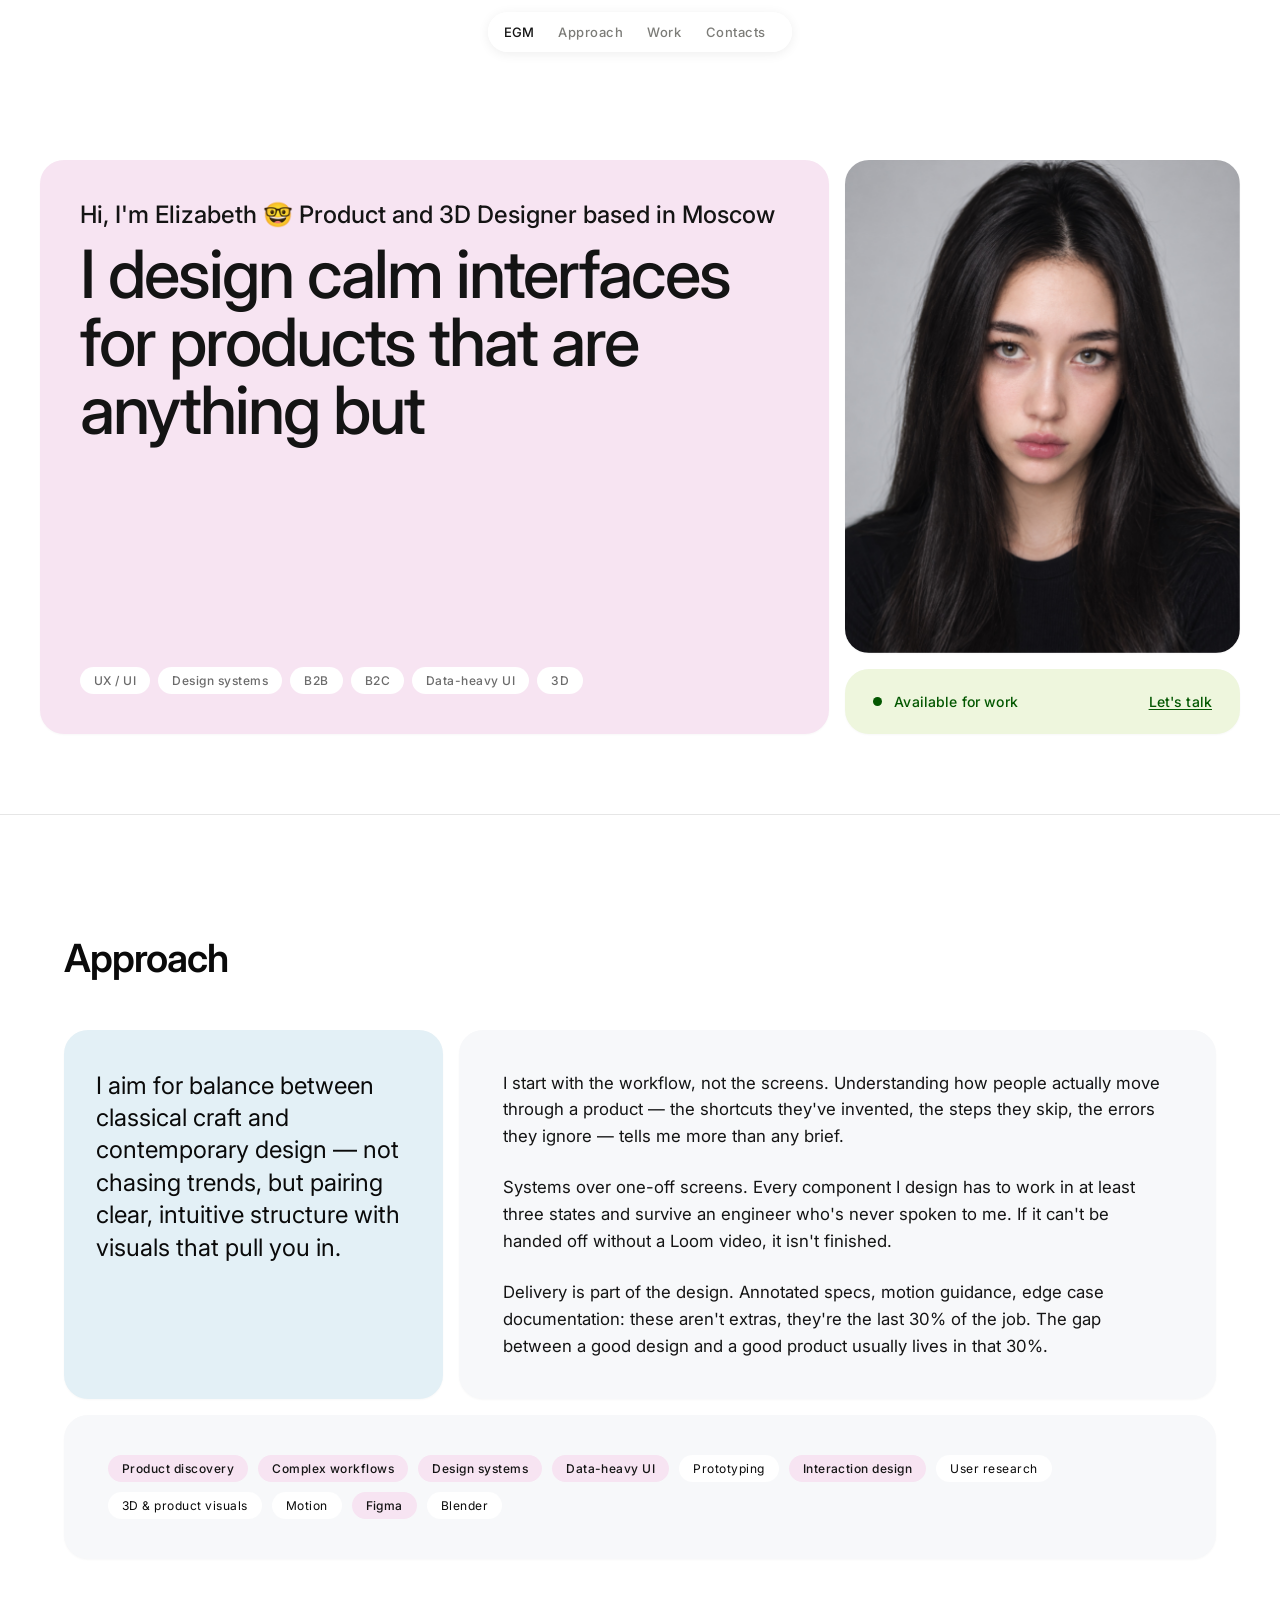
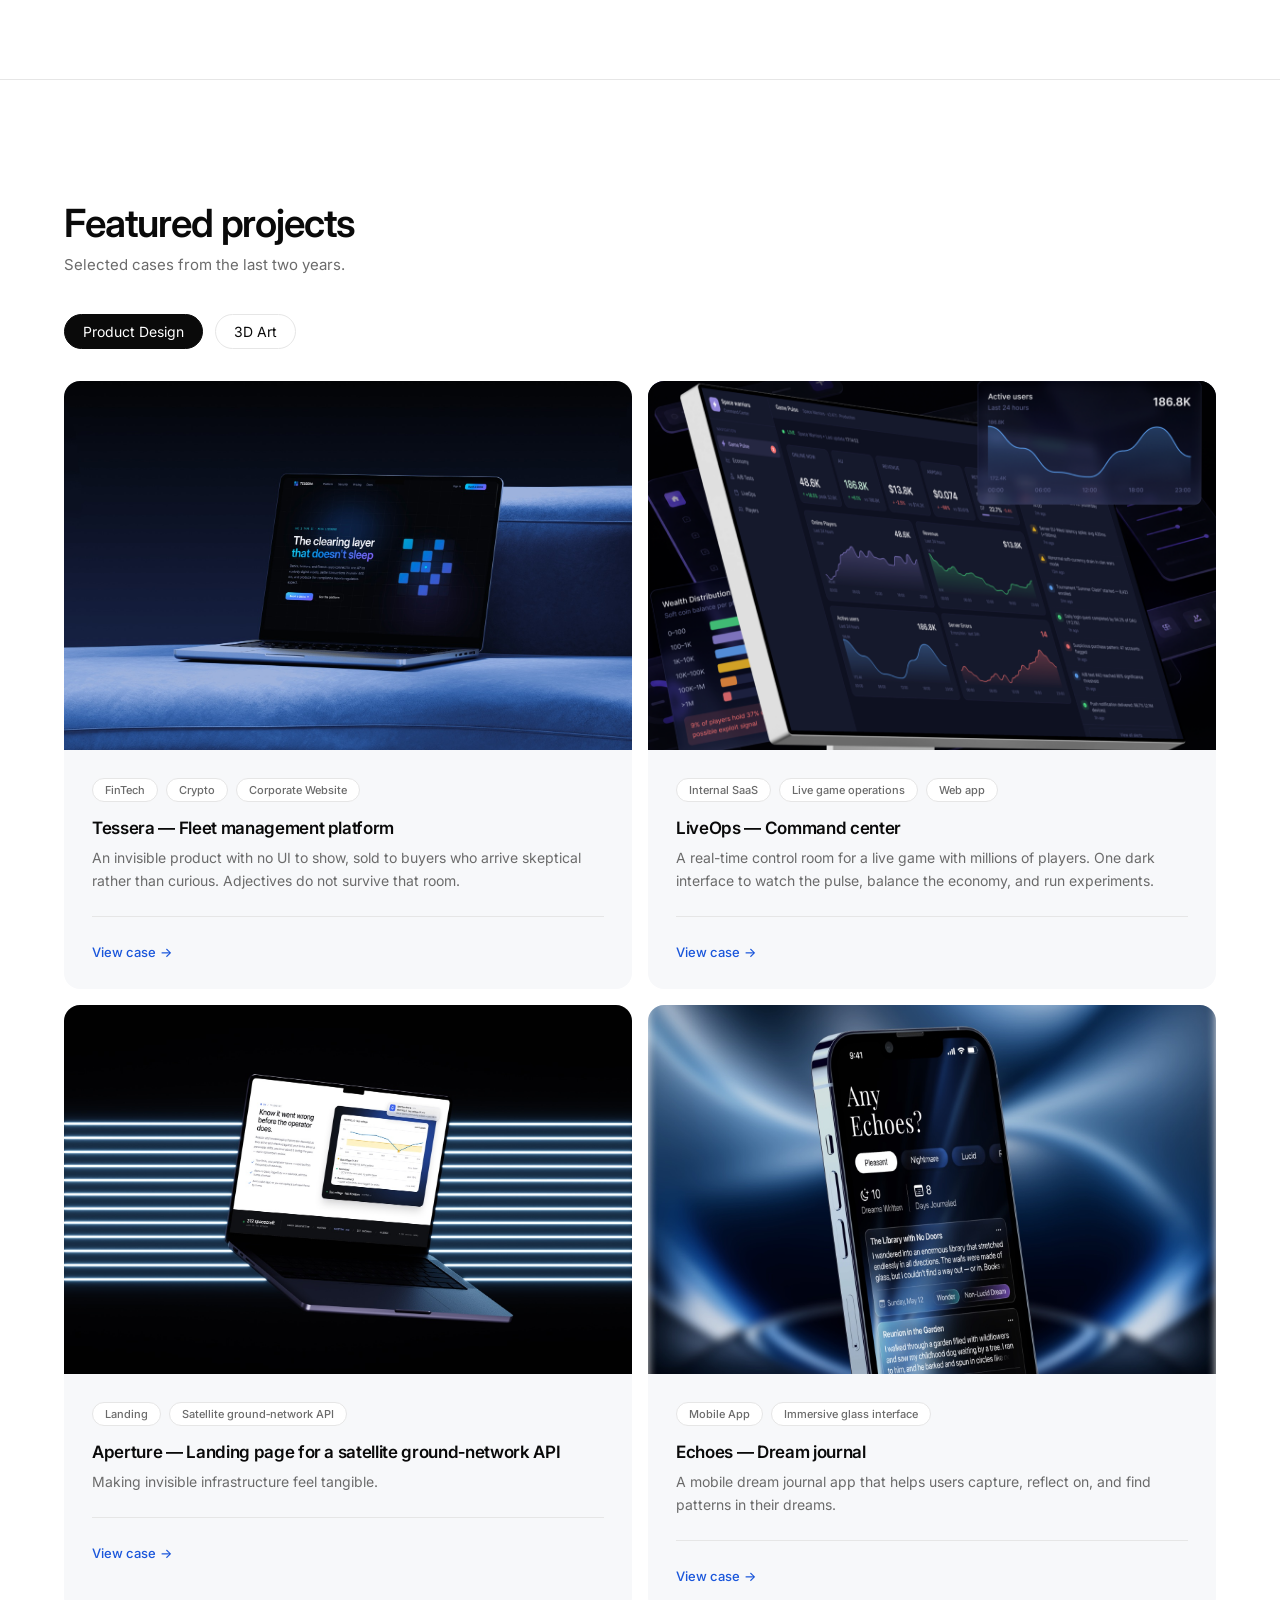
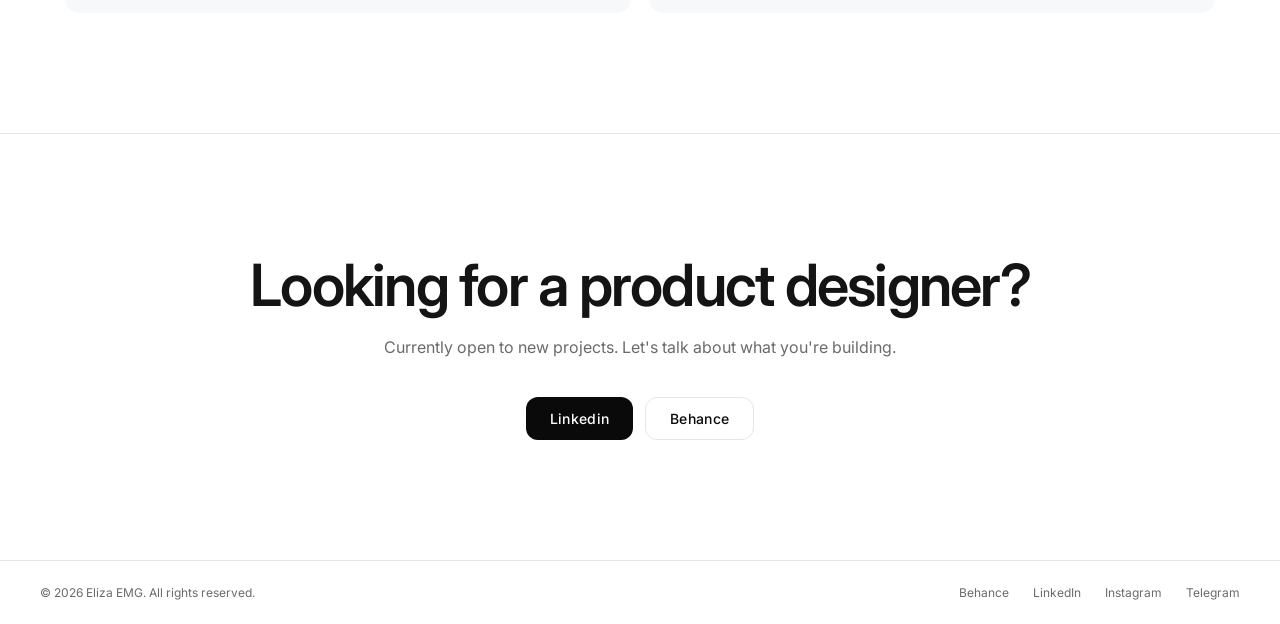
==== index.html @ 52fe0d9e "Expand hero greeting and add Telegram link in status pill Co-Authored-By: Claude Sonnet 5 <noreply@a" ====
<!DOCTYPE html>
<html lang="en">
<head>
  <meta charset="UTF-8" />
  <meta name="viewport" content="width=device-width, initial-scale=1.0" />
  <title>Eliza EGM — Product Designer</title>
  <meta name="description" content="I design calm interfaces for products that are anything but. Product design, design systems and 3D work by Elizabeth EGM." />
  <link rel="preconnect" href="https://fonts.googleapis.com">
  <link rel="preconnect" href="https://fonts.gstatic.com" crossorigin>
  <link href="https://fonts.googleapis.com/css2?family=Inter:wght@400;500;600;700&display=swap" rel="stylesheet">
  <link rel="stylesheet" href="css/style.css" />
  <link rel="stylesheet" href="css/home.css" />
</head>
<body>

  <header class="site-header">
    <nav class="nav" aria-label="Primary">
      <a class="nav__brand" href="#hero">EGM</a>
      <a class="nav__link" href="#approach">Approach</a>
      <a class="nav__link" href="#work">Work</a>
      <a class="nav__link" href="#contact">Contacts</a>
    </nav>
  </header>

  <main>
    <!-- Hero -->
    <section class="hero" id="hero">
      <div class="hero__grid">
        <div class="hero__card">
          <div class="hero__intro">
            <p class="hero__greeting">Hi, I'm Elizabeth 🤓 Product and 3D Designer based in Moscow</p>
            <h1 class="hero__heading">I design calm interfaces for products that are anything but</h1>
          </div>
          <ul class="hero__tags">
            <li class="pill">UX / UI</li>
            <li class="pill">Design systems</li>
            <li class="pill">B2B</li>
            <li class="pill">B2С</li>
            <li class="pill">Data-heavy UI</li>
            <li class="pill">3D</li>
          </ul>
        </div>
        <div class="hero__aside">
          <div class="hero__portrait">
            <img src="assets/images/hero-portrait.jpg" alt="Portrait of Eliza EGM" />
          </div>
          <div class="hero__status">
            <span class="hero__status-left">
              <span class="hero__status-dot" aria-hidden="true"></span>
              <span class="hero__status-text">Available for work</span>
            </span>
            <a class="hero__status-link" href="https://t.me/elizabethemg" target="_blank" rel="noopener">Let's talk</a>
          </div>
        </div>
      </div>
    </section>

    <!-- Approach -->
    <section class="section" id="approach">
      <div class="container">
        <h2 class="section-heading">Approach</h2>
        <div class="approach__grid">
          <div class="approach__intro">
            I aim for balance between classical craft and contemporary design — not chasing trends, but pairing clear, intuitive structure with visuals that pull you in.
          </div>
          <div class="approach__notes">
            <p>I start with the workflow, not the screens. Understanding how people actually move through a product — the shortcuts they've invented, the steps they skip, the errors they ignore — tells me more than any brief.</p>
            <p>Systems over one-off screens. Every component I design has to work in at least three states and survive an engineer who's never spoken to me. If it can't be handed off without a Loom video, it isn't finished.</p>
            <p>Delivery is part of the design. Annotated specs, motion guidance, edge case documentation: these aren't extras, they're the last 30% of the job. The gap between a good design and a good product usually lives in that 30%.</p>
          </div>
        </div>
        <div class="approach__skills">
          <span class="pill pill--accent">Product discovery</span>
          <span class="pill pill--accent">Complex workflows</span>
          <span class="pill pill--accent">Design systems</span>
          <span class="pill pill--accent">Data-heavy UI</span>
          <span class="pill pill--outline">Prototyping</span>
          <span class="pill pill--accent">Interaction design</span>
          <span class="pill pill--outline">User research</span>
          <span class="pill pill--outline">3D &amp; product visuals</span>
          <span class="pill pill--outline">Motion</span>
          <span class="pill pill--accent">Figma</span>
          <span class="pill pill--outline">Blender</span>
        </div>
      </div>
    </section>

    <!-- Work / Featured projects -->
    <section class="section" id="work">
      <div class="container">
        <div class="projects__head">
          <div>
            <h2 class="section-heading">Featured projects</h2>
            <p class="section-subhead">Selected cases from the last two years.</p>
          </div>
        </div>
        <div class="projects__tabs" role="tablist" aria-label="Project category">
          <button class="projects__tab is-active" type="button" role="tab" aria-selected="true" data-tab="design">Product Design</button>
          <button class="projects__tab" type="button" role="tab" aria-selected="false" data-tab="3d">3D Art</button>
        </div>

        <div class="projects__grid" data-panel="design">
          <a class="project-card" href="case-studies/tessera.html">
            <div class="project-card__media">
              <img src="assets/images/project-tessera.jpg" alt="Tessera fleet management platform shown on a laptop" loading="lazy" />
            </div>
            <div class="project-card__body">
              <div class="project-card__tags">
                <span class="project-card__tag">FinTech</span>
                <span class="project-card__tag">Crypto</span>
                <span class="project-card__tag">Corporate Website</span>
              </div>
              <h3 class="project-card__title">Tessera — Fleet management platform</h3>
              <p class="project-card__desc">An invisible product with no UI to show, sold to buyers who arrive skeptical rather than curious. Adjectives do not survive that room.</p>
              <div class="project-card__footer">
                <span class="link-arrow">View case <span class="link-arrow__arrow">→</span></span>
              </div>
            </div>
          </a>

          <a class="project-card" href="case-studies/liveops.html">
            <div class="project-card__media">
              <img src="assets/images/project-liveops-bg.jpg" alt="LiveOps command center dashboard" loading="lazy" />
              <img src="assets/images/project-liveops-overlay.png" alt="" loading="lazy" style="position:absolute;inset:0;width:100%;height:100%;object-fit:cover;pointer-events:none;" />
            </div>
            <div class="project-card__body">
              <div class="project-card__tags">
                <span class="project-card__tag">Internal SaaS</span>
                <span class="project-card__tag">Live game operations</span>
                <span class="project-card__tag">Web app</span>
              </div>
              <h3 class="project-card__title">LiveOps — Command center</h3>
              <p class="project-card__desc">A real-time control room for a live game with millions of players. One dark interface to watch the pulse, balance the economy, and run experiments.</p>
              <div class="project-card__footer">
                <span class="link-arrow">View case <span class="link-arrow__arrow">→</span></span>
              </div>
            </div>
          </a>

          <a class="project-card" href="case-studies/aperture.html">
            <div class="project-card__media">
              <img src="assets/images/project-aperture.jpg" alt="Aperture satellite ground-network API landing page" loading="lazy" />
            </div>
            <div class="project-card__body">
              <div class="project-card__tags">
                <span class="project-card__tag">Landing</span>
                <span class="project-card__tag">Satellite ground‑network API</span>
              </div>
              <h3 class="project-card__title">Aperture — Landing page for a satellite ground‑network API</h3>
              <p class="project-card__desc">Making invisible infrastructure feel tangible.</p>
              <div class="project-card__footer">
                <span class="link-arrow">View case <span class="link-arrow__arrow">→</span></span>
              </div>
            </div>
          </a>

          <a class="project-card" href="case-studies/echoes.html">
            <div class="project-card__media">
              <img src="assets/images/project-echoes.jpg" alt="Echoes dream journal mobile app" loading="lazy" />
            </div>
            <div class="project-card__body">
              <div class="project-card__tags">
                <span class="project-card__tag">Mobile App</span>
                <span class="project-card__tag">Immersive glass interface</span>
              </div>
              <h3 class="project-card__title">Echoes — Dream journal</h3>
              <p class="project-card__desc">A mobile dream journal app that helps users capture, reflect on, and find patterns in their dreams.</p>
              <div class="project-card__footer">
                <span class="link-arrow">View case <span class="link-arrow__arrow">→</span></span>
              </div>
            </div>
          </a>
        </div>

        <div class="projects__grid" data-panel="3d" hidden>
          <a class="project-card" href="case-studies/follow-the-light.html">
            <div class="project-card__media">
              <img src="assets/images/project-follow-the-light.jpg" alt="Follow the Light 3D claw machine promo visual" loading="lazy" />
            </div>
            <div class="project-card__body">
              <div class="project-card__tags">
                <span class="project-card__tag">3D</span>
                <span class="project-card__tag">Crypto</span>
              </div>
              <h3 class="project-card__title">Follow the Light</h3>
              <p class="project-card__desc">Create a 3D promo visual concept for a crypto/NFT product, using a claw machine filled with regular toys as the core metaphor.</p>
              <div class="project-card__footer">
                <span class="link-arrow">View case <span class="link-arrow__arrow">→</span></span>
              </div>
            </div>
          </a>

          <a class="project-card" href="case-studies/zombie-hand.html">
            <div class="project-card__media">
              <img src="assets/images/project-3d-cinema.jpg" alt="3D modeling for online cinema promo" loading="lazy" />
            </div>
            <div class="project-card__body">
              <div class="project-card__tags">
                <span class="project-card__tag">3D</span>
                <span class="project-card__tag">Cinema</span>
              </div>
              <h3 class="project-card__title">3D Modeling for online cinema</h3>
              <p class="project-card__desc">Create a 3D illustration based on a sketch by the FeelFactory agency for the online cinema Ivi.</p>
              <div class="project-card__footer">
                <span class="link-arrow">View case <span class="link-arrow__arrow">→</span></span>
              </div>
            </div>
          </a>
        </div>
      </div>
    </section>

    <!-- Contact -->
    <section class="contact section" id="contact">
      <h2 class="contact__heading">Looking for a product designer?</h2>
      <p class="contact__subhead">Currently open to new projects. Let's talk about what you're building.</p>
      <div class="contact__actions">
        <a class="btn btn--dark" href="https://www.linkedin.com/in/elizabeth-gilyarevskaya-1636913b8/" target="_blank" rel="noopener">Linkedin</a>
        <a class="btn btn--outline" href="https://www.behance.net/elizaemg" target="_blank" rel="noopener">Behance</a>
      </div>
    </section>
  </main>

  <footer class="site-footer">
    <div class="site-footer__row">
      <p class="site-footer__copy">© 2026 Eliza EMG. All rights reserved.</p>
      <div class="site-footer__links">
        <a href="https://www.behance.net/elizaemg" target="_blank" rel="noopener">Behance</a>
        <a href="https://www.linkedin.com/in/elizabeth-gilyarevskaya-1636913b8/" target="_blank" rel="noopener">LinkedIn</a>
        <a href="https://www.instagram.com/eliza.emg/" target="_blank" rel="noopener">Instagram</a>
        <a href="https://t.me/elizabethemg" target="_blank" rel="noopener">Telegram</a>
      </div>
    </div>
  </footer>

  <script src="js/main.js"></script>
</body>
</html>
---- css/style.css ----
/* ---------------------------------------------------------
   Design tokens
--------------------------------------------------------- */
:root {
  --color-text: #0a0a0a;
  --color-text-strong: #141414;
  --color-text-secondary: #6b6b6b;
  --color-text-muted: #7c7c78;
  --color-text-faint: #9a9a95;
  --color-border: #e6e6e6;
  --color-border-soft: #e8e8e4;
  --color-bg: #ffffff;
  --color-bg-soft: #f7f8fa;
  --color-pink: #f7e4f2;
  --color-blue: #e3f0f6;
  --color-green-bg: #eef6dd;
  --color-green-text: #035700;
  --color-ink: #141414;
  --color-link: #1a56db;
  --color-white: #ffffff;

  --radius-xl: 24px;
  --radius-lg: 16px;
  --radius-md: 12px;
  --radius-pill: 999px;

  --max-width: 1200px;
  --gutter: 24px;

  --shadow-soft: 0 1px 2px 0 rgba(0, 0, 0, 0.03);
  --shadow-nav: 0 2px 12px 0 rgba(0, 0, 0, 0.07);
  --shadow-card: 0 4px 20px 0 rgba(0, 0, 0, 0.1);

  --font-sans: "Inter", -apple-system, BlinkMacSystemFont, "Segoe UI", sans-serif;
}

/* ---------------------------------------------------------
   Reset
--------------------------------------------------------- */
*,
*::before,
*::after {
  box-sizing: border-box;
}

html {
  -webkit-text-size-adjust: 100%;
  scroll-behavior: smooth;
}

body {
  margin: 0;
  font-family: var(--font-sans);
  color: var(--color-text-strong);
  background: var(--color-bg);
  -webkit-font-smoothing: antialiased;
}

img {
  display: block;
  max-width: 100%;
}

a {
  color: inherit;
  text-decoration: none;
}

h1,
h2,
h3,
h4,
h5,
h6,
p,
dl,
dd {
  margin: 0;
}

ul {
  margin: 0;
  padding: 0;
  list-style: none;
}

button {
  font: inherit;
  color: inherit;
  background: none;
  border: none;
  cursor: pointer;
}

/* ---------------------------------------------------------
   Layout helpers
--------------------------------------------------------- */
.container {
  max-width: var(--max-width);
  margin-inline: auto;
  padding-inline: var(--gutter);
}

.section {
  padding-block: 120px;
  border-top: 1px solid var(--color-border);
}

@media (max-width: 900px) {
  .section {
    padding-block: 80px;
  }
}

@media (max-width: 600px) {
  .section {
    padding-block: 56px;
  }
}

/* ---------------------------------------------------------
   Nav
--------------------------------------------------------- */
.site-header {
  position: sticky;
  top: 0;
  z-index: 50;
  display: flex;
  justify-content: center;
  padding: 12px var(--gutter);
}

.nav {
  display: flex;
  align-items: center;
  gap: 4px;
  padding: 8px 16px;
  background: rgba(255, 255, 255, 0.92);
  backdrop-filter: blur(12px);
  -webkit-backdrop-filter: blur(12px);
  border-radius: var(--radius-pill);
  box-shadow: var(--shadow-nav);
}

.nav__brand {
  padding: 4px 10px 4px 0;
  font-size: 13px;
  font-weight: 500;
  color: var(--color-text-muted);
  white-space: nowrap;
  transition: color 0.15s ease;
}

.nav__brand:hover,
.nav__brand.is-active {
  color: var(--color-text-strong);
}

.nav__link {
  padding: 4px 10px;
  font-size: 13px;
  font-weight: 500;
  letter-spacing: 0.04em;
  color: var(--color-text-muted);
  white-space: nowrap;
  transition: color 0.15s ease;
}

.nav__link:hover,
.nav__link.is-active {
  color: var(--color-text-strong);
}

@media (max-width: 420px) {
  .nav {
    gap: 0;
    padding: 6px 10px;
  }
  .nav__brand {
    padding-right: 8px;
  }
  .nav__link {
    padding: 4px 7px;
    font-size: 11px;
  }
}

/* ---------------------------------------------------------
   Buttons / tags
--------------------------------------------------------- */
.pill {
  display: inline-flex;
  align-items: center;
  padding: 6px 14px;
  border-radius: var(--radius-pill);
  background: var(--color-white);
  font-size: 12px;
  font-weight: 500;
  letter-spacing: 0.04em;
  color: var(--color-text-secondary);
  transition: transform 0.18s ease, background-color 0.18s ease, box-shadow 0.18s ease, color 0.18s ease;
}

.pill:hover {
  transform: translateY(-2px);
  background: var(--color-pink);
  color: var(--color-text-strong);
  box-shadow: 0 6px 16px rgba(0, 0, 0, 0.08);
}

.btn {
  display: inline-flex;
  align-items: center;
  justify-content: center;
  gap: 8px;
  padding: 12px 24px;
  border-radius: var(--radius-md);
  font-size: 14px;
  font-weight: 500;
  letter-spacing: 0.02em;
  transition: opacity 0.15s ease, background-color 0.15s ease;
}

.btn--dark {
  background: var(--color-text);
  color: var(--color-white);
}

.btn--dark:hover {
  opacity: 0.85;
}

.btn--outline {
  border: 1px solid var(--color-border);
  color: var(--color-text);
  background: var(--color-white);
}

.btn--outline:hover {
  background: var(--color-bg-soft);
}

.btn--white {
  background: var(--color-white);
  color: var(--color-text-strong);
}

.link-arrow {
  display: inline-flex;
  align-items: center;
  gap: 4px;
  font-size: 13px;
  font-weight: 500;
  color: var(--color-link);
}

.link-arrow__arrow {
  transition: transform 0.15s ease;
}

.link-arrow:hover .link-arrow__arrow {
  transform: translateX(2px);
}

/* ---------------------------------------------------------
   Footer
--------------------------------------------------------- */
.site-footer {
  padding: 24px var(--gutter);
  border-top: 1px solid var(--color-border);
}

.site-footer__row {
  display: flex;
  align-items: center;
  justify-content: space-between;
  gap: 16px;
  flex-wrap: wrap;
  max-width: var(--max-width);
  margin-inline: auto;
}

.site-footer__copy {
  font-size: 12px;
  color: var(--color-text-secondary);
}

.site-footer__links {
  display: flex;
  gap: 24px;
}

.site-footer__links a {
  font-size: 12px;
  color: var(--color-text-secondary);
  transition: color 0.15s ease;
}

.site-footer__links a:hover {
  color: var(--color-text-strong);
}

/* ---------------------------------------------------------
   Section heading
--------------------------------------------------------- */
.section-heading {
  font-size: clamp(28px, 3.2vw, 38.8px);
  font-weight: 600;
  letter-spacing: -0.03em;
  line-height: 1.2;
  color: var(--color-text);
}

.section-subhead {
  padding-top: 8px;
  font-size: 15px;
  color: var(--color-text-secondary);
}
---- css/home.css ----
/* ---------------------------------------------------------
   Hero
--------------------------------------------------------- */
.hero {
  display: flex;
  flex-direction: column;
  align-items: center;
  padding: 96px var(--gutter) 80px;
}

.hero__grid {
  display: grid;
  grid-template-columns: 2fr 1fr;
  gap: 16px;
  width: 100%;
  max-width: var(--max-width);
  min-height: 400px;
}

.hero__card {
  display: flex;
  flex-direction: column;
  justify-content: space-between;
  padding: 40px;
  border-radius: var(--radius-xl);
  background: var(--color-pink);
  box-shadow: var(--shadow-soft);
}

.hero__intro {
  display: flex;
  flex-direction: column;
  gap: 12px;
}

.hero__greeting {
  margin: 0;
  font-size: 24px;
  font-weight: 500;
  color: var(--color-text-strong);
}

.hero__heading {
  margin: 0;
  font-size: clamp(32px, 5.2vw, 71px);
  font-weight: 500;
  letter-spacing: -0.03em;
  line-height: 1.02;
  color: var(--color-text-strong);
}

.hero__tags {
  display: flex;
  flex-wrap: wrap;
  gap: 8px;
  padding-top: 32px;
}

.hero__tags .pill:hover {
  background: var(--color-blue);
}

.hero__aside {
  display: flex;
  flex-direction: column;
  gap: 16px;
}

.hero__portrait {
  position: relative;
  flex: 1;
  min-height: 260px;
  border-radius: var(--radius-xl);
  overflow: hidden;
  box-shadow: var(--shadow-soft);
  perspective: 800px;
}

.hero__portrait img {
  width: 100%;
  height: 100%;
  object-fit: cover;
  transform-origin: center;
  transition: transform 0.25s ease-out;
  will-change: transform;
}

@media (prefers-reduced-motion: reduce) {
  .hero__portrait img {
    transition: none;
  }
}

.hero__status {
  display: flex;
  align-items: center;
  justify-content: space-between;
  gap: 12px;
  padding: 24px 28px;
  border-radius: var(--radius-xl);
  background: var(--color-green-bg);
  box-shadow: var(--shadow-soft);
}

.hero__status-left {
  display: flex;
  align-items: center;
  gap: 12px;
}

.hero__status-dot {
  position: relative;
  width: 9px;
  height: 9px;
  border-radius: 50%;
  background: var(--color-green-text);
  flex-shrink: 0;
  animation: pulse-dot 2s ease-in-out infinite;
}

@keyframes pulse-dot {
  0%,
  100% {
    transform: scale(1);
    opacity: 1;
  }
  50% {
    transform: scale(1.35);
    opacity: 0.55;
  }
}

@media (prefers-reduced-motion: reduce) {
  .hero__status-dot {
    animation: none;
  }
}

.hero__status-text {
  font-size: 14px;
  font-weight: 500;
  letter-spacing: 0.01em;
  color: var(--color-green-text);
}

.hero__status-link {
  font-size: 14px;
  font-weight: 500;
  letter-spacing: 0.01em;
  color: var(--color-green-text);
  text-decoration: underline;
  text-underline-offset: 2px;
  white-space: nowrap;
  transition: opacity 0.15s ease;
}

.hero__status-link:hover {
  opacity: 0.7;
}

@media (max-width: 900px) {
  .hero {
    padding-top: 72px;
  }
  .hero__grid {
    grid-template-columns: 1fr;
  }
  .hero__card {
    padding: 32px;
  }
  .hero__aside {
    flex-direction: row;
  }
  .hero__portrait {
    min-height: 220px;
  }
}

@media (max-width: 560px) {
  .hero__aside {
    flex-direction: column;
  }
  .hero__card {
    padding: 24px;
  }
}

/* ---------------------------------------------------------
   Approach
--------------------------------------------------------- */
.approach__grid {
  display: grid;
  grid-template-columns: 1fr 2fr;
  gap: 16px;
  padding-top: 48px;
}

.approach__intro {
  padding: 40px 32px;
  border-radius: var(--radius-xl);
  background: var(--color-blue);
  box-shadow: var(--shadow-soft);
  font-size: clamp(18px, 2vw, 24px);
  line-height: 1.35;
  color: var(--color-text);
}

.approach__notes {
  display: flex;
  flex-direction: column;
  gap: 24px;
  padding: 40px 44px;
  border-radius: var(--radius-xl);
  background: var(--color-bg-soft);
  box-shadow: var(--shadow-soft);
}

.approach__notes p {
  font-size: 16.8px;
  line-height: 1.6;
  color: var(--color-text-strong);
}

.approach__skills {
  margin-top: 16px;
  display: flex;
  flex-wrap: wrap;
  gap: 10px;
  padding: 40px 44px;
  border-radius: var(--radius-xl);
  background: var(--color-bg-soft);
  box-shadow: var(--shadow-soft);
}

.approach__skills .pill--accent {
  background: var(--color-pink);
  color: var(--color-text-strong);
  font-weight: 500;
}

.approach__skills .pill--outline {
  background: var(--color-white);
  color: var(--color-text);
  font-weight: 400;
}

@media (max-width: 900px) {
  .approach__grid {
    grid-template-columns: 1fr;
  }
  .approach__notes,
  .approach__skills {
    padding: 32px 24px;
  }
}

/* ---------------------------------------------------------
   Projects
--------------------------------------------------------- */
.projects__head {
  display: flex;
  align-items: flex-end;
  justify-content: space-between;
  gap: 16px;
  flex-wrap: wrap;
}

.projects__tabs {
  display: flex;
  gap: 12px;
  padding-top: 40px;
}

.projects__tab {
  padding: 8px 18px;
  border-radius: var(--radius-pill);
  border: 1px solid var(--color-border);
  font-size: 14px;
  color: var(--color-text);
  background: var(--color-white);
  transition: background-color 0.15s ease, color 0.15s ease;
}

.projects__tab.is-active {
  background: var(--color-text);
  color: var(--color-white);
  border-color: var(--color-text);
}

.projects__grid {
  display: grid;
  grid-template-columns: repeat(2, 1fr);
  gap: 16px;
  padding-top: 32px;
}

.projects__grid[hidden] {
  display: none;
}

.project-card {
  display: flex;
  flex-direction: column;
  border-radius: var(--radius-lg);
  overflow: hidden;
  background: var(--color-bg-soft);
}

.project-card__media {
  position: relative;
  height: 369px;
  overflow: hidden;
}

.project-card__media img {
  width: 100%;
  height: 100%;
  object-fit: cover;
}

.project-card__body {
  display: flex;
  flex-direction: column;
  flex: 1;
  padding: 28px;
}

.project-card__tags {
  display: flex;
  flex-wrap: wrap;
  gap: 8px;
}

.project-card__tag {
  padding: 4px 12px;
  border-radius: var(--radius-pill);
  border: 1px solid var(--color-border);
  background: var(--color-white);
  font-size: 11px;
  font-weight: 500;
  color: var(--color-text-secondary);
}

.project-card__title {
  padding-top: 16px;
  font-size: 17px;
  font-weight: 600;
  letter-spacing: -0.02em;
  color: var(--color-text);
}

.project-card__desc {
  padding-top: 8px;
  font-size: 14px;
  line-height: 1.65;
  color: var(--color-text-secondary);
}

.project-card__footer {
  margin-top: auto;
  padding-top: 24px;
  border-top: 1px solid var(--color-border);
  margin-top: 24px;
}

@media (max-width: 860px) {
  .projects__grid {
    grid-template-columns: 1fr;
  }
  .project-card__media {
    height: 280px;
  }
}

/* ---------------------------------------------------------
   Contact
--------------------------------------------------------- */
.contact {
  display: flex;
  flex-direction: column;
  align-items: center;
  text-align: center;
  padding: 120px var(--gutter);
}

.contact__heading {
  max-width: 900px;
  font-size: clamp(30px, 5vw, 58.2px);
  font-weight: 600;
  letter-spacing: -0.03em;
  line-height: 1.08;
}

.contact__subhead {
  padding-top: 20px;
  font-size: 16px;
  color: var(--color-text-secondary);
}

.contact__actions {
  display: flex;
  gap: 12px;
  padding-top: 40px;
  flex-wrap: wrap;
  justify-content: center;
}

@media (max-width: 600px) {
  .contact {
    padding: 72px var(--gutter);
  }
}
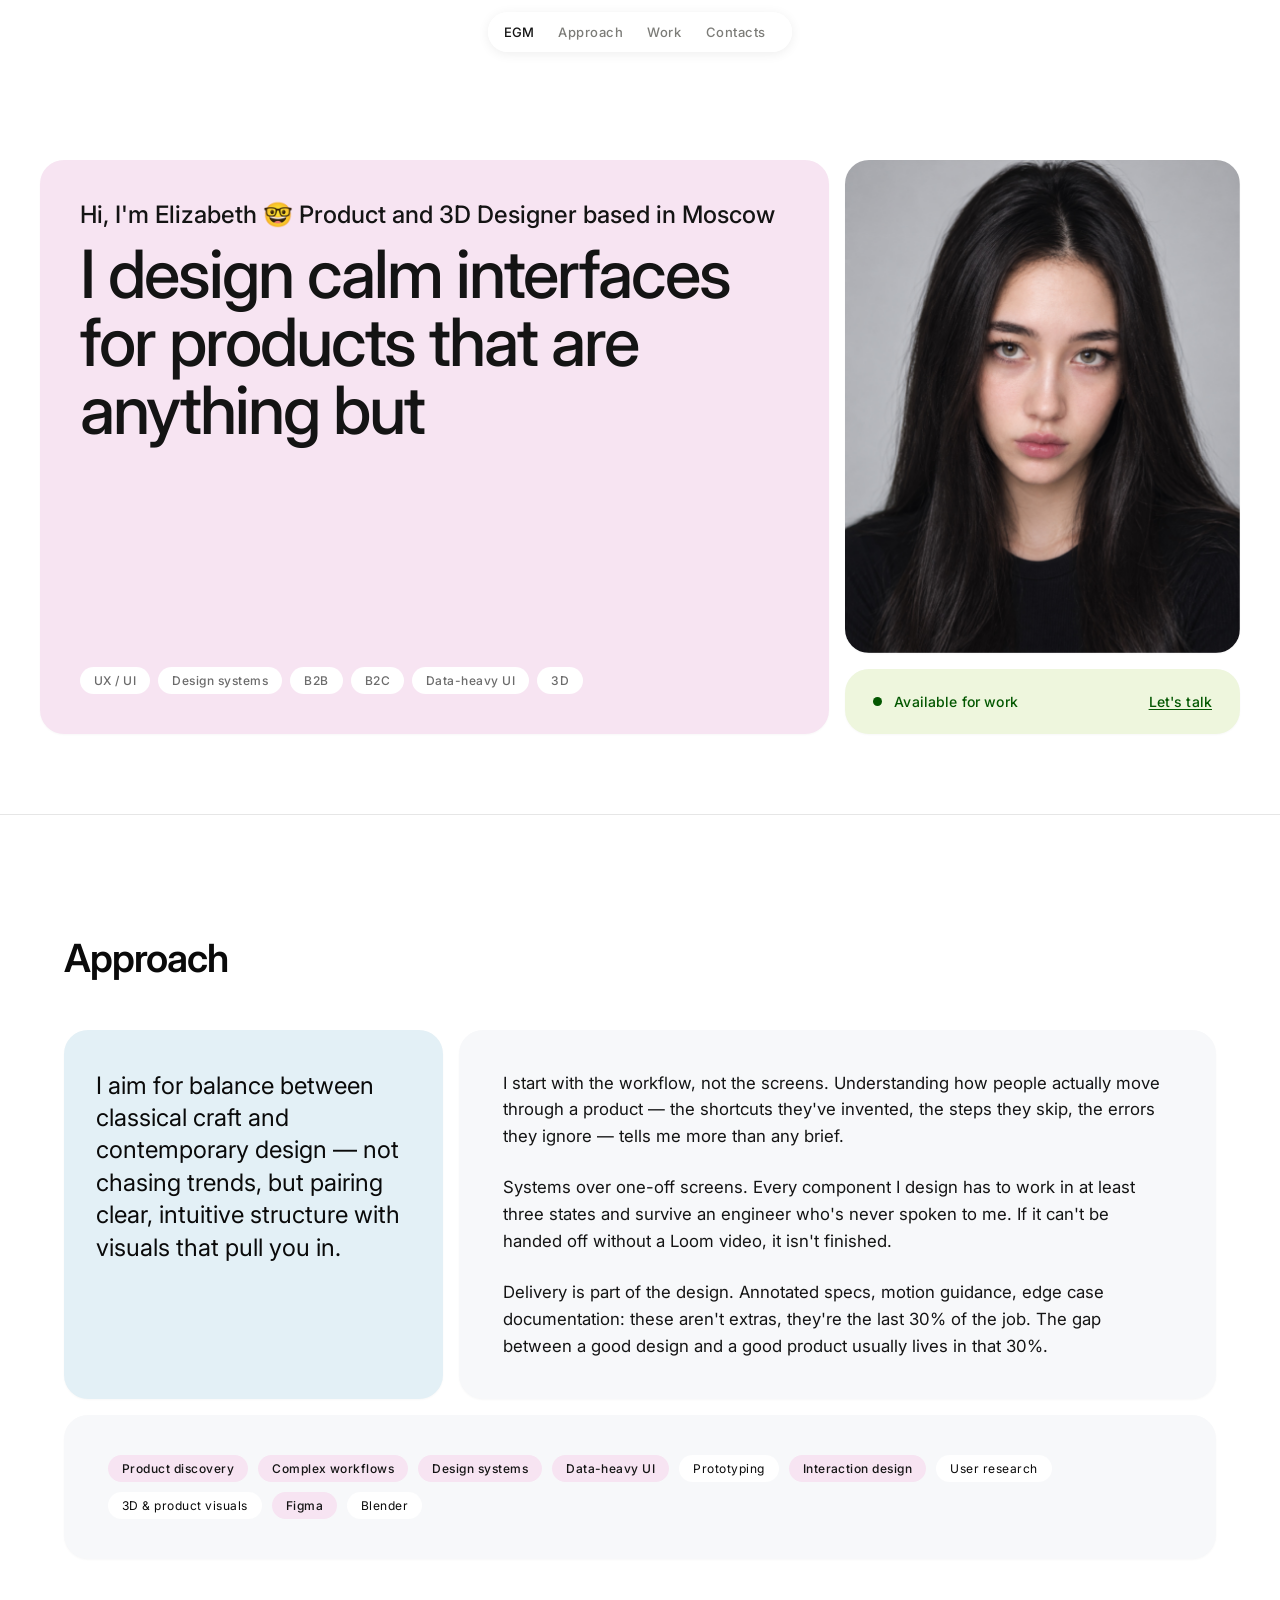
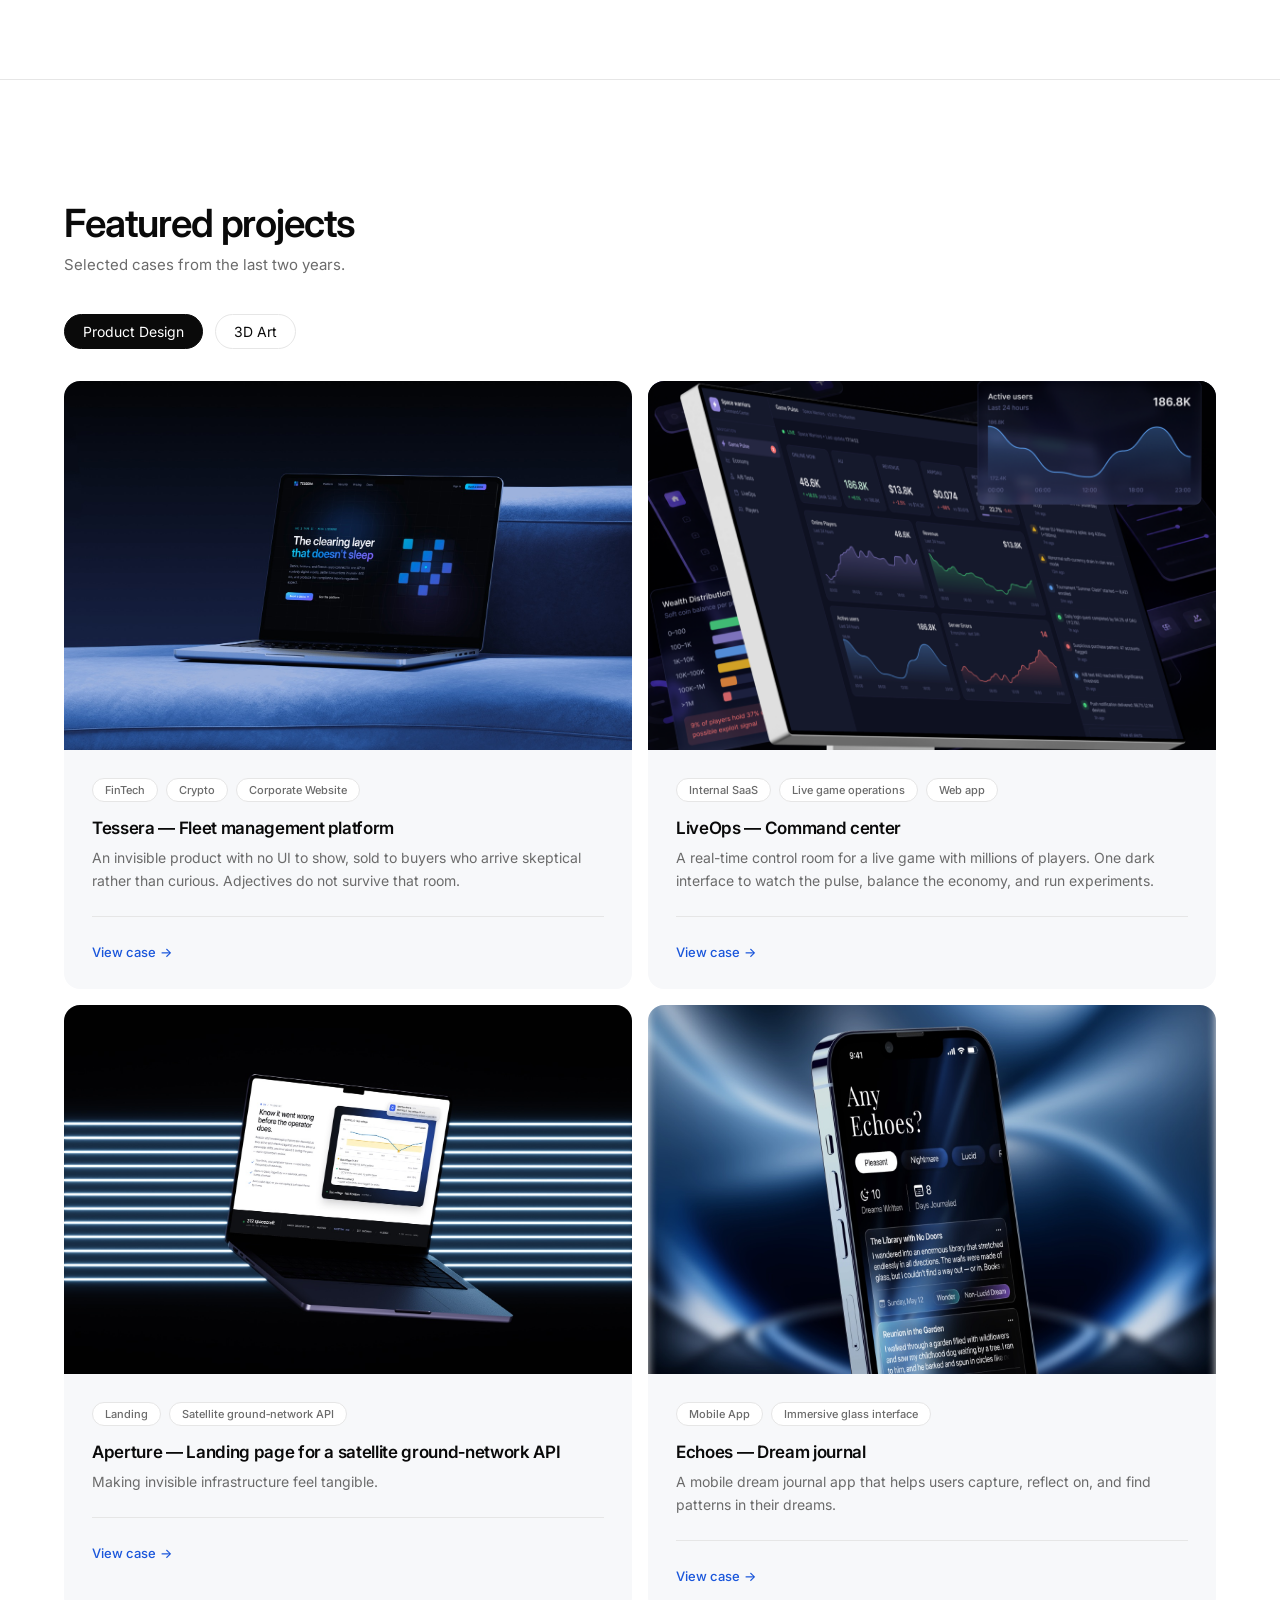
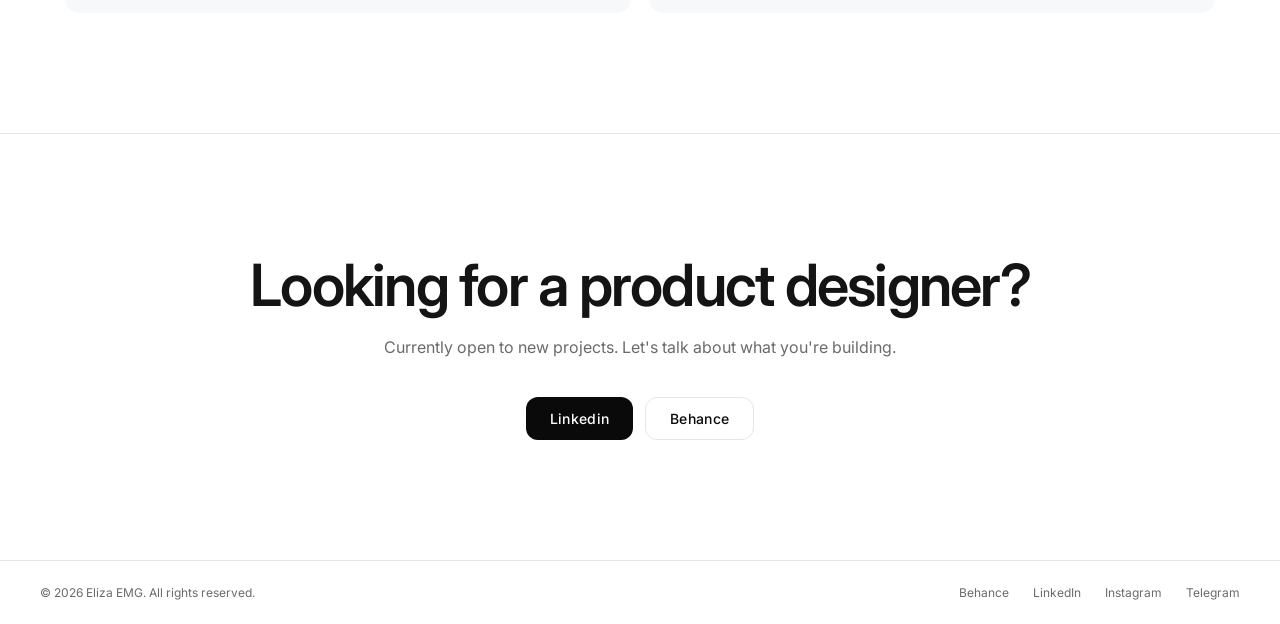
==== commit 74179cdb: "Remove Motion chip from Approach skills Co-Authored-By: Claude Sonnet 5 <noreply@anthropic.com>" ====
--- a/index.html
+++ b/index.html
@@ -78,7 +78,6 @@
           <span class="pill pill--accent">Interaction design</span>
           <span class="pill pill--outline">User research</span>
           <span class="pill pill--outline">3D &amp; product visuals</span>
-          <span class="pill pill--outline">Motion</span>
           <span class="pill pill--accent">Figma</span>
           <span class="pill pill--outline">Blender</span>
         </div>
--- a/css/home.css
+++ b/css/home.css
@@ -183,6 +183,13 @@
   .hero__card {
     padding: 24px;
   }
+  .hero__greeting {
+    font-size: 16px;
+    font-weight: 500;
+  }
+  .hero__heading {
+    font-size: 24px;
+  }
 }
 
 /* ---------------------------------------------------------
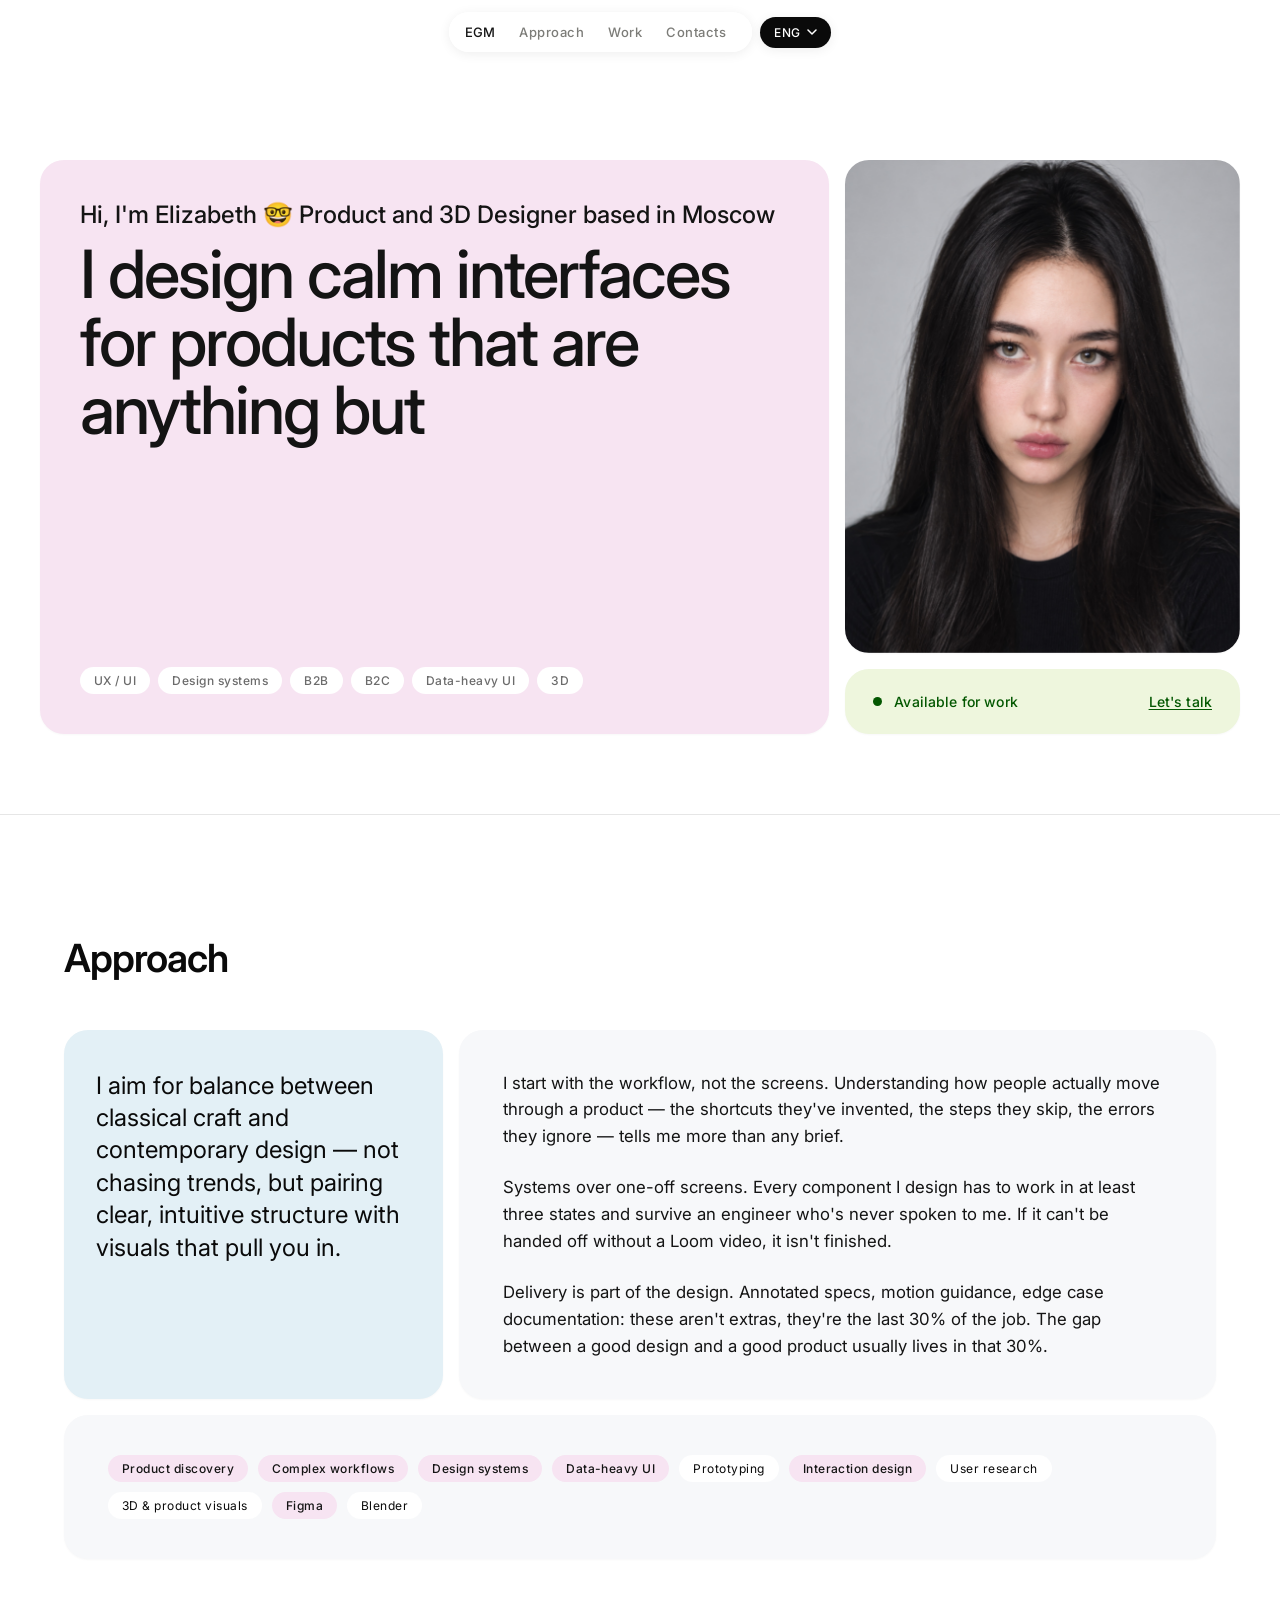
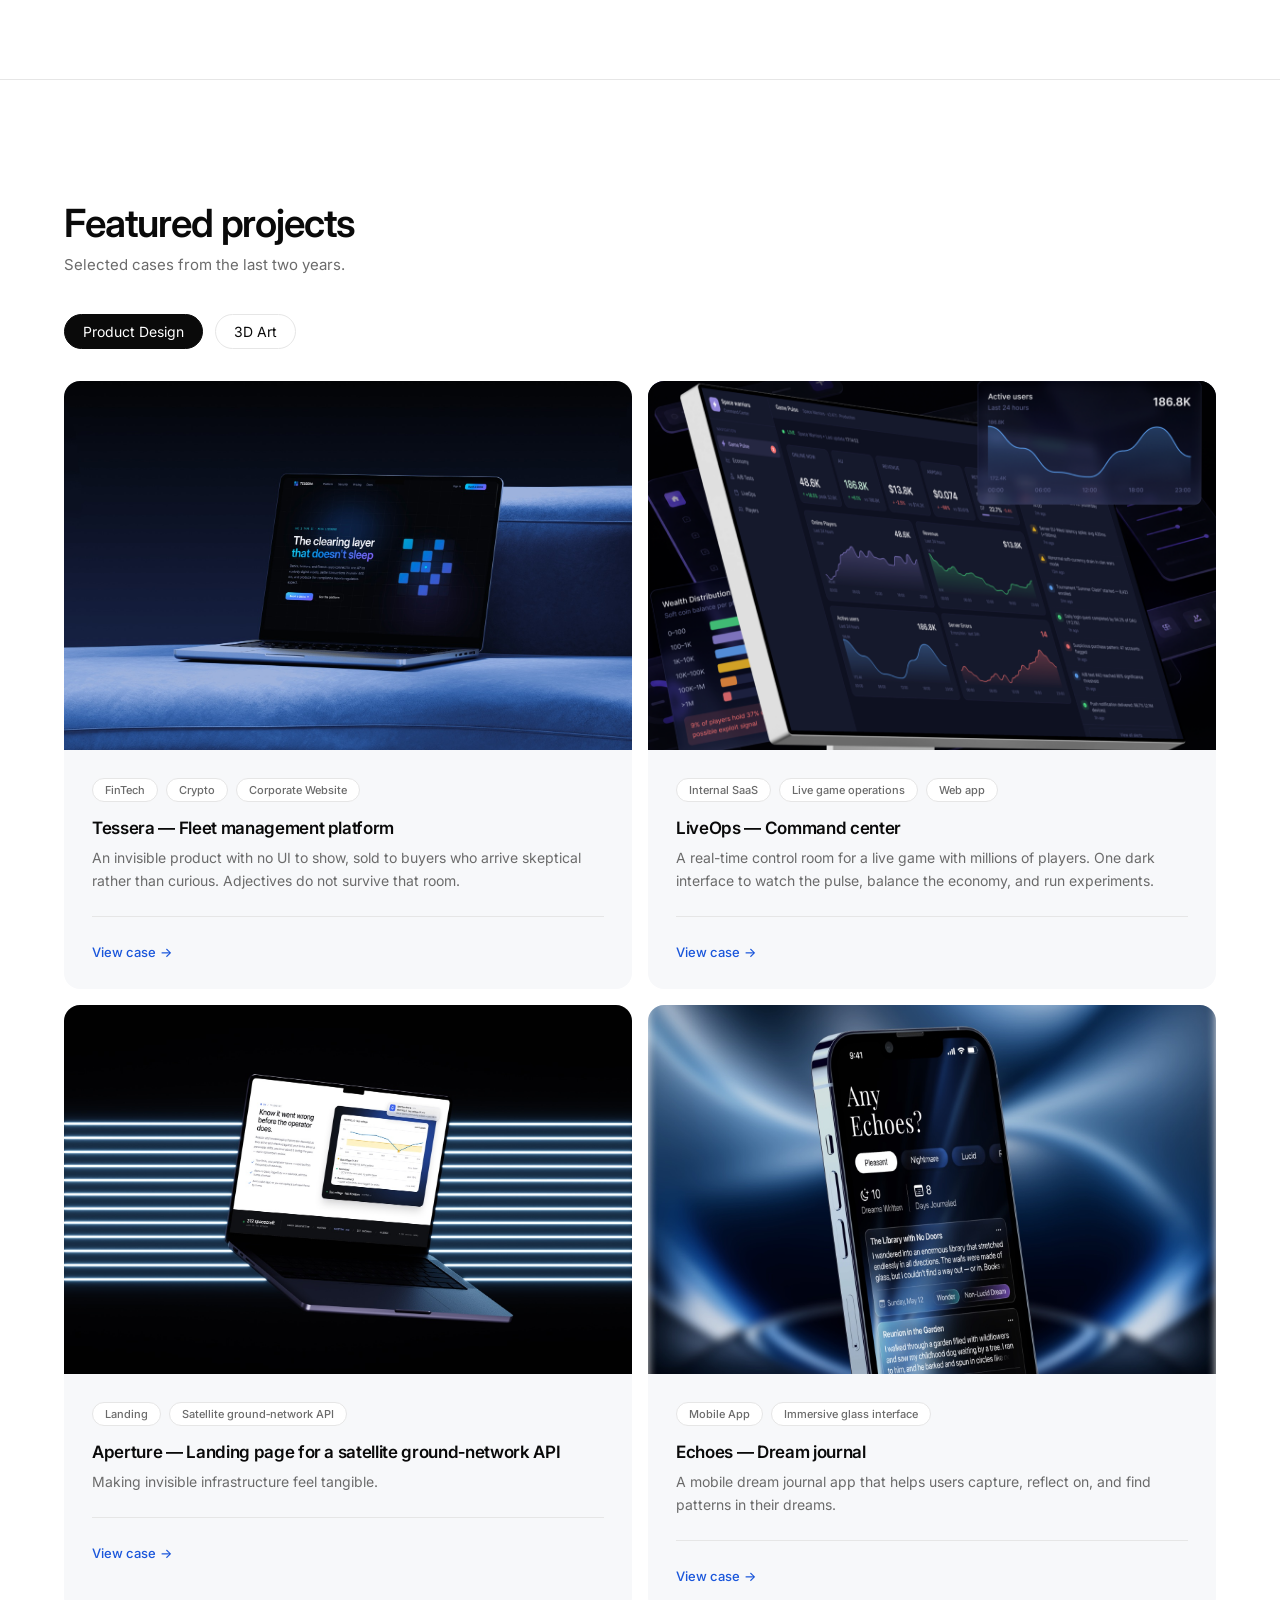
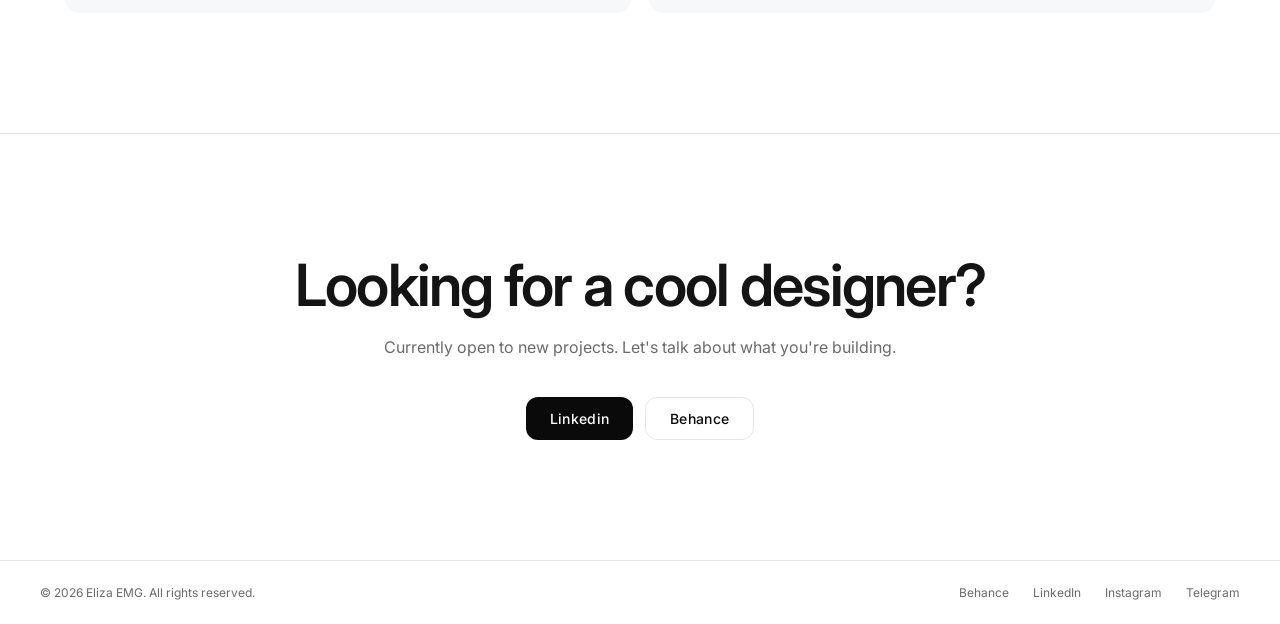
==== commit 7dc54b76: "Add RU/ENG language switcher with full site translation New black pill switcher in the header (ENG/R" ====
--- a/index.html
+++ b/index.html
@@ -11,15 +11,27 @@
   <link rel="stylesheet" href="css/style.css" />
   <link rel="stylesheet" href="css/home.css" />
 </head>
-<body>
+<body data-page="home">
 
   <header class="site-header">
     <nav class="nav" aria-label="Primary">
       <a class="nav__brand" href="#hero">EGM</a>
-      <a class="nav__link" href="#approach">Approach</a>
-      <a class="nav__link" href="#work">Work</a>
-      <a class="nav__link" href="#contact">Contacts</a>
+      <a class="nav__link" href="#approach" data-i18n="nav.approach">Approach</a>
+      <a class="nav__link" href="#work" data-i18n="nav.work">Work</a>
+      <a class="nav__link" href="#contact" data-i18n="nav.contacts">Contacts</a>
     </nav>
+    <div class="lang-switch">
+      <button type="button" class="lang-switch__button" aria-haspopup="listbox" aria-expanded="false">
+        <span class="lang-switch__label" data-lang-current>ENG</span>
+        <svg class="lang-switch__chevron" width="10" height="6" viewBox="0 0 10 6" fill="none" aria-hidden="true">
+          <path d="M1 1L5 5L9 1" stroke="currentColor" stroke-width="1.5" stroke-linecap="round" stroke-linejoin="round"/>
+        </svg>
+      </button>
+      <ul class="lang-switch__menu" role="listbox" hidden>
+        <li role="option" data-lang="en" aria-selected="true">ENG</li>
+        <li role="option" data-lang="ru" aria-selected="false">RU</li>
+      </ul>
+    </div>
   </header>
 
   <main>
@@ -28,16 +40,16 @@
       <div class="hero__grid">
         <div class="hero__card">
           <div class="hero__intro">
-            <p class="hero__greeting">Hi, I'm Elizabeth 🤓 Product and 3D Designer based in Moscow</p>
-            <h1 class="hero__heading">I design calm interfaces for products that are anything but</h1>
+            <p class="hero__greeting" data-i18n="hero.greeting">Hi, I'm Elizabeth 🤓 Product and 3D Designer based in Moscow</p>
+            <h1 class="hero__heading" data-i18n="hero.heading">I design calm interfaces for products that are anything but</h1>
           </div>
           <ul class="hero__tags">
-            <li class="pill">UX / UI</li>
-            <li class="pill">Design systems</li>
-            <li class="pill">B2B</li>
-            <li class="pill">B2С</li>
-            <li class="pill">Data-heavy UI</li>
-            <li class="pill">3D</li>
+            <li class="pill" data-i18n="hero.tag.uxui">UX / UI</li>
+            <li class="pill" data-i18n="hero.tag.designSystems">Design systems</li>
+            <li class="pill" data-i18n="hero.tag.b2b">B2B</li>
+            <li class="pill" data-i18n="hero.tag.b2c">B2C</li>
+            <li class="pill" data-i18n="hero.tag.dataHeavyUi">Data-heavy UI</li>
+            <li class="pill" data-i18n="hero.tag.3d">3D</li>
           </ul>
         </div>
         <div class="hero__aside">
@@ -47,9 +59,9 @@
           <div class="hero__status">
             <span class="hero__status-left">
               <span class="hero__status-dot" aria-hidden="true"></span>
-              <span class="hero__status-text">Available for work</span>
+              <span class="hero__status-text" data-i18n="hero.status">Available for work</span>
             </span>
-            <a class="hero__status-link" href="https://t.me/elizabethemg" target="_blank" rel="noopener">Let's talk</a>
+            <a class="hero__status-link" href="https://t.me/elizabethemg" target="_blank" rel="noopener" data-i18n="hero.statusLink">Let's talk</a>
           </div>
         </div>
       </div>
@@ -58,28 +70,28 @@
     <!-- Approach -->
     <section class="section" id="approach">
       <div class="container">
-        <h2 class="section-heading">Approach</h2>
+        <h2 class="section-heading" data-i18n="approach.heading">Approach</h2>
         <div class="approach__grid">
-          <div class="approach__intro">
+          <div class="approach__intro" data-i18n="approach.intro">
             I aim for balance between classical craft and contemporary design — not chasing trends, but pairing clear, intuitive structure with visuals that pull you in.
           </div>
           <div class="approach__notes">
-            <p>I start with the workflow, not the screens. Understanding how people actually move through a product — the shortcuts they've invented, the steps they skip, the errors they ignore — tells me more than any brief.</p>
-            <p>Systems over one-off screens. Every component I design has to work in at least three states and survive an engineer who's never spoken to me. If it can't be handed off without a Loom video, it isn't finished.</p>
-            <p>Delivery is part of the design. Annotated specs, motion guidance, edge case documentation: these aren't extras, they're the last 30% of the job. The gap between a good design and a good product usually lives in that 30%.</p>
+            <p data-i18n="approach.note1">I start with the workflow, not the screens. Understanding how people actually move through a product — the shortcuts they've invented, the steps they skip, the errors they ignore — tells me more than any brief.</p>
+            <p data-i18n="approach.note2">Systems over one-off screens. Every component I design has to work in at least three states and survive an engineer who's never spoken to me. If it can't be handed off without a Loom video, it isn't finished.</p>
+            <p data-i18n="approach.note3">Delivery is part of the design. Annotated specs, motion guidance, edge case documentation: these aren't extras, they're the last 30% of the job. The gap between a good design and a good product usually lives in that 30%.</p>
           </div>
         </div>
         <div class="approach__skills">
-          <span class="pill pill--accent">Product discovery</span>
-          <span class="pill pill--accent">Complex workflows</span>
-          <span class="pill pill--accent">Design systems</span>
-          <span class="pill pill--accent">Data-heavy UI</span>
-          <span class="pill pill--outline">Prototyping</span>
-          <span class="pill pill--accent">Interaction design</span>
-          <span class="pill pill--outline">User research</span>
-          <span class="pill pill--outline">3D &amp; product visuals</span>
-          <span class="pill pill--accent">Figma</span>
-          <span class="pill pill--outline">Blender</span>
+          <span class="pill pill--accent" data-i18n="approach.skill.productDiscovery">Product discovery</span>
+          <span class="pill pill--accent" data-i18n="approach.skill.complexWorkflows">Complex workflows</span>
+          <span class="pill pill--accent" data-i18n="approach.skill.designSystems">Design systems</span>
+          <span class="pill pill--accent" data-i18n="approach.skill.dataHeavyUi">Data-heavy UI</span>
+          <span class="pill pill--outline" data-i18n="approach.skill.prototyping">Prototyping</span>
+          <span class="pill pill--accent" data-i18n="approach.skill.interactionDesign">Interaction design</span>
+          <span class="pill pill--outline" data-i18n="approach.skill.userResearch">User research</span>
+          <span class="pill pill--outline" data-i18n="approach.skill.3dVisuals">3D &amp; product visuals</span>
+          <span class="pill pill--accent" data-i18n="approach.skill.figma">Figma</span>
+          <span class="pill pill--outline" data-i18n="approach.skill.blender">Blender</span>
         </div>
       </div>
     </section>
@@ -89,13 +101,13 @@
       <div class="container">
         <div class="projects__head">
           <div>
-            <h2 class="section-heading">Featured projects</h2>
-            <p class="section-subhead">Selected cases from the last two years.</p>
+            <h2 class="section-heading" data-i18n="work.heading">Featured projects</h2>
+            <p class="section-subhead" data-i18n="work.subhead">Selected cases from the last two years.</p>
           </div>
         </div>
         <div class="projects__tabs" role="tablist" aria-label="Project category">
-          <button class="projects__tab is-active" type="button" role="tab" aria-selected="true" data-tab="design">Product Design</button>
-          <button class="projects__tab" type="button" role="tab" aria-selected="false" data-tab="3d">3D Art</button>
+          <button class="projects__tab is-active" type="button" role="tab" aria-selected="true" data-tab="design" data-i18n="work.tab.design">Product Design</button>
+          <button class="projects__tab" type="button" role="tab" aria-selected="false" data-tab="3d" data-i18n="work.tab.3d">3D Art</button>
         </div>
 
         <div class="projects__grid" data-panel="design">
@@ -105,14 +117,14 @@
             </div>
             <div class="project-card__body">
               <div class="project-card__tags">
-                <span class="project-card__tag">FinTech</span>
-                <span class="project-card__tag">Crypto</span>
-                <span class="project-card__tag">Corporate Website</span>
-              </div>
-              <h3 class="project-card__title">Tessera — Fleet management platform</h3>
-              <p class="project-card__desc">An invisible product with no UI to show, sold to buyers who arrive skeptical rather than curious. Adjectives do not survive that room.</p>
-              <div class="project-card__footer">
-                <span class="link-arrow">View case <span class="link-arrow__arrow">→</span></span>
+                <span class="project-card__tag" data-i18n="proj.tessera.tag1">FinTech</span>
+                <span class="project-card__tag" data-i18n="proj.tessera.tag2">Crypto</span>
+                <span class="project-card__tag" data-i18n="proj.tessera.tag3">Corporate Website</span>
+              </div>
+              <h3 class="project-card__title" data-i18n="proj.tessera.title">Tessera — Fleet management platform</h3>
+              <p class="project-card__desc" data-i18n="proj.tessera.desc">An invisible product with no UI to show, sold to buyers who arrive skeptical rather than curious. Adjectives do not survive that room.</p>
+              <div class="project-card__footer">
+                <span class="link-arrow"><span data-i18n="work.viewCase">View case</span> <span class="link-arrow__arrow">→</span></span>
               </div>
             </div>
           </a>
@@ -124,14 +136,14 @@
             </div>
             <div class="project-card__body">
               <div class="project-card__tags">
-                <span class="project-card__tag">Internal SaaS</span>
-                <span class="project-card__tag">Live game operations</span>
-                <span class="project-card__tag">Web app</span>
-              </div>
-              <h3 class="project-card__title">LiveOps — Command center</h3>
-              <p class="project-card__desc">A real-time control room for a live game with millions of players. One dark interface to watch the pulse, balance the economy, and run experiments.</p>
-              <div class="project-card__footer">
-                <span class="link-arrow">View case <span class="link-arrow__arrow">→</span></span>
+                <span class="project-card__tag" data-i18n="proj.liveops.tag1">Internal SaaS</span>
+                <span class="project-card__tag" data-i18n="proj.liveops.tag2">Live game operations</span>
+                <span class="project-card__tag" data-i18n="proj.liveops.tag3">Web app</span>
+              </div>
+              <h3 class="project-card__title" data-i18n="proj.liveops.title">LiveOps — Command center</h3>
+              <p class="project-card__desc" data-i18n="proj.liveops.desc">A real-time control room for a live game with millions of players. One dark interface to watch the pulse, balance the economy, and run experiments.</p>
+              <div class="project-card__footer">
+                <span class="link-arrow"><span data-i18n="work.viewCase">View case</span> <span class="link-arrow__arrow">→</span></span>
               </div>
             </div>
           </a>
@@ -142,13 +154,13 @@
             </div>
             <div class="project-card__body">
               <div class="project-card__tags">
-                <span class="project-card__tag">Landing</span>
-                <span class="project-card__tag">Satellite ground‑network API</span>
-              </div>
-              <h3 class="project-card__title">Aperture — Landing page for a satellite ground‑network API</h3>
-              <p class="project-card__desc">Making invisible infrastructure feel tangible.</p>
-              <div class="project-card__footer">
-                <span class="link-arrow">View case <span class="link-arrow__arrow">→</span></span>
+                <span class="project-card__tag" data-i18n="proj.aperture.tag1">Landing</span>
+                <span class="project-card__tag" data-i18n="proj.aperture.tag2">Satellite ground‑network API</span>
+              </div>
+              <h3 class="project-card__title" data-i18n="proj.aperture.title">Aperture — Landing page for a satellite ground‑network API</h3>
+              <p class="project-card__desc" data-i18n="proj.aperture.desc">Making invisible infrastructure feel tangible.</p>
+              <div class="project-card__footer">
+                <span class="link-arrow"><span data-i18n="work.viewCase">View case</span> <span class="link-arrow__arrow">→</span></span>
               </div>
             </div>
           </a>
@@ -159,13 +171,13 @@
             </div>
             <div class="project-card__body">
               <div class="project-card__tags">
-                <span class="project-card__tag">Mobile App</span>
-                <span class="project-card__tag">Immersive glass interface</span>
-              </div>
-              <h3 class="project-card__title">Echoes — Dream journal</h3>
-              <p class="project-card__desc">A mobile dream journal app that helps users capture, reflect on, and find patterns in their dreams.</p>
-              <div class="project-card__footer">
-                <span class="link-arrow">View case <span class="link-arrow__arrow">→</span></span>
+                <span class="project-card__tag" data-i18n="proj.echoes.tag1">Mobile App</span>
+                <span class="project-card__tag" data-i18n="proj.echoes.tag2">Immersive glass interface</span>
+              </div>
+              <h3 class="project-card__title" data-i18n="proj.echoes.title">Echoes — Dream journal</h3>
+              <p class="project-card__desc" data-i18n="proj.echoes.desc">A mobile dream journal app that helps users capture, reflect on, and find patterns in their dreams.</p>
+              <div class="project-card__footer">
+                <span class="link-arrow"><span data-i18n="work.viewCase">View case</span> <span class="link-arrow__arrow">→</span></span>
               </div>
             </div>
           </a>
@@ -178,13 +190,13 @@
             </div>
             <div class="project-card__body">
               <div class="project-card__tags">
-                <span class="project-card__tag">3D</span>
-                <span class="project-card__tag">Crypto</span>
-              </div>
-              <h3 class="project-card__title">Follow the Light</h3>
-              <p class="project-card__desc">Create a 3D promo visual concept for a crypto/NFT product, using a claw machine filled with regular toys as the core metaphor.</p>
-              <div class="project-card__footer">
-                <span class="link-arrow">View case <span class="link-arrow__arrow">→</span></span>
+                <span class="project-card__tag" data-i18n="proj.followlight.tag1">3D</span>
+                <span class="project-card__tag" data-i18n="proj.followlight.tag2">Crypto</span>
+              </div>
+              <h3 class="project-card__title" data-i18n="proj.followlight.title">Follow the Light</h3>
+              <p class="project-card__desc" data-i18n="proj.followlight.desc">Create a 3D promo visual concept for a crypto/NFT product, using a claw machine filled with regular toys as the core metaphor.</p>
+              <div class="project-card__footer">
+                <span class="link-arrow"><span data-i18n="work.viewCase">View case</span> <span class="link-arrow__arrow">→</span></span>
               </div>
             </div>
           </a>
@@ -195,13 +207,13 @@
             </div>
             <div class="project-card__body">
               <div class="project-card__tags">
-                <span class="project-card__tag">3D</span>
-                <span class="project-card__tag">Cinema</span>
-              </div>
-              <h3 class="project-card__title">3D Modeling for online cinema</h3>
-              <p class="project-card__desc">Create a 3D illustration based on a sketch by the FeelFactory agency for the online cinema Ivi.</p>
-              <div class="project-card__footer">
-                <span class="link-arrow">View case <span class="link-arrow__arrow">→</span></span>
+                <span class="project-card__tag" data-i18n="proj.zombiehand.tag1">3D</span>
+                <span class="project-card__tag" data-i18n="proj.zombiehand.tag2">Cinema</span>
+              </div>
+              <h3 class="project-card__title" data-i18n="proj.zombiehand.title">3D Modeling for online cinema</h3>
+              <p class="project-card__desc" data-i18n="proj.zombiehand.desc">Create a 3D illustration based on a sketch by the FeelFactory agency for the online cinema Ivi.</p>
+              <div class="project-card__footer">
+                <span class="link-arrow"><span data-i18n="work.viewCase">View case</span> <span class="link-arrow__arrow">→</span></span>
               </div>
             </div>
           </a>
@@ -211,8 +223,8 @@
 
     <!-- Contact -->
     <section class="contact section" id="contact">
-      <h2 class="contact__heading">Looking for a product designer?</h2>
-      <p class="contact__subhead">Currently open to new projects. Let's talk about what you're building.</p>
+      <h2 class="contact__heading" data-i18n="contact.heading">Looking for a cool designer?</h2>
+      <p class="contact__subhead" data-i18n="contact.subhead">Currently open to new projects. Let's talk about what you're building.</p>
       <div class="contact__actions">
         <a class="btn btn--dark" href="https://www.linkedin.com/in/elizabeth-gilyarevskaya-1636913b8/" target="_blank" rel="noopener">Linkedin</a>
         <a class="btn btn--outline" href="https://www.behance.net/elizaemg" target="_blank" rel="noopener">Behance</a>
@@ -222,7 +234,7 @@
 
   <footer class="site-footer">
     <div class="site-footer__row">
-      <p class="site-footer__copy">© 2026 Eliza EMG. All rights reserved.</p>
+      <p class="site-footer__copy" data-i18n="footer.copyright">© 2026 Eliza EMG. All rights reserved.</p>
       <div class="site-footer__links">
         <a href="https://www.behance.net/elizaemg" target="_blank" rel="noopener">Behance</a>
         <a href="https://www.linkedin.com/in/elizabeth-gilyarevskaya-1636913b8/" target="_blank" rel="noopener">LinkedIn</a>
@@ -233,5 +245,6 @@
   </footer>
 
   <script src="js/main.js"></script>
+  <script src="js/i18n.js"></script>
 </body>
 </html>
--- a/css/style.css
+++ b/css/style.css
@@ -126,7 +126,10 @@
   top: 0;
   z-index: 50;
   display: flex;
+  align-items: center;
   justify-content: center;
+  gap: 8px;
+  flex-wrap: wrap;
   padding: 12px var(--gutter);
 }
 
@@ -186,6 +189,74 @@
 }
 
 /* ---------------------------------------------------------
+   Language switch
+--------------------------------------------------------- */
+.lang-switch {
+  position: relative;
+}
+
+.lang-switch__button {
+  display: flex;
+  align-items: center;
+  gap: 6px;
+  padding: 8px 14px;
+  background: #0a0a0a;
+  border-radius: var(--radius-pill);
+  box-shadow: var(--shadow-nav);
+}
+
+.lang-switch__label {
+  font-size: 12px;
+  font-weight: 500;
+  letter-spacing: 0.04em;
+  color: var(--color-white);
+  white-space: nowrap;
+}
+
+.lang-switch__chevron {
+  flex-shrink: 0;
+  color: var(--color-white);
+}
+
+.lang-switch__menu {
+  position: absolute;
+  top: calc(100% + 8px);
+  right: 0;
+  z-index: 10;
+  min-width: 100%;
+  margin: 0;
+  padding: 4px;
+  list-style: none;
+  background: #0a0a0a;
+  border-radius: 12px;
+  box-shadow: var(--shadow-nav);
+}
+
+.lang-switch__menu[hidden] {
+  display: none;
+}
+
+.lang-switch__menu li {
+  padding: 8px 14px;
+  border-radius: 8px;
+  font-size: 12px;
+  font-weight: 500;
+  letter-spacing: 0.04em;
+  color: var(--color-white);
+  white-space: nowrap;
+  cursor: pointer;
+  transition: background-color 0.15s ease;
+}
+
+.lang-switch__menu li:hover {
+  background: rgba(255, 255, 255, 0.15);
+}
+
+.lang-switch__menu li[aria-selected="true"] {
+  background: rgba(255, 255, 255, 0.12);
+}
+
+/* ---------------------------------------------------------
    Buttons / tags
 --------------------------------------------------------- */
 .pill {
--- a/css/home.css
+++ b/css/home.css
@@ -188,7 +188,7 @@
     font-weight: 500;
   }
   .hero__heading {
-    font-size: 24px;
+    font-size: 34px;
   }
 }
 
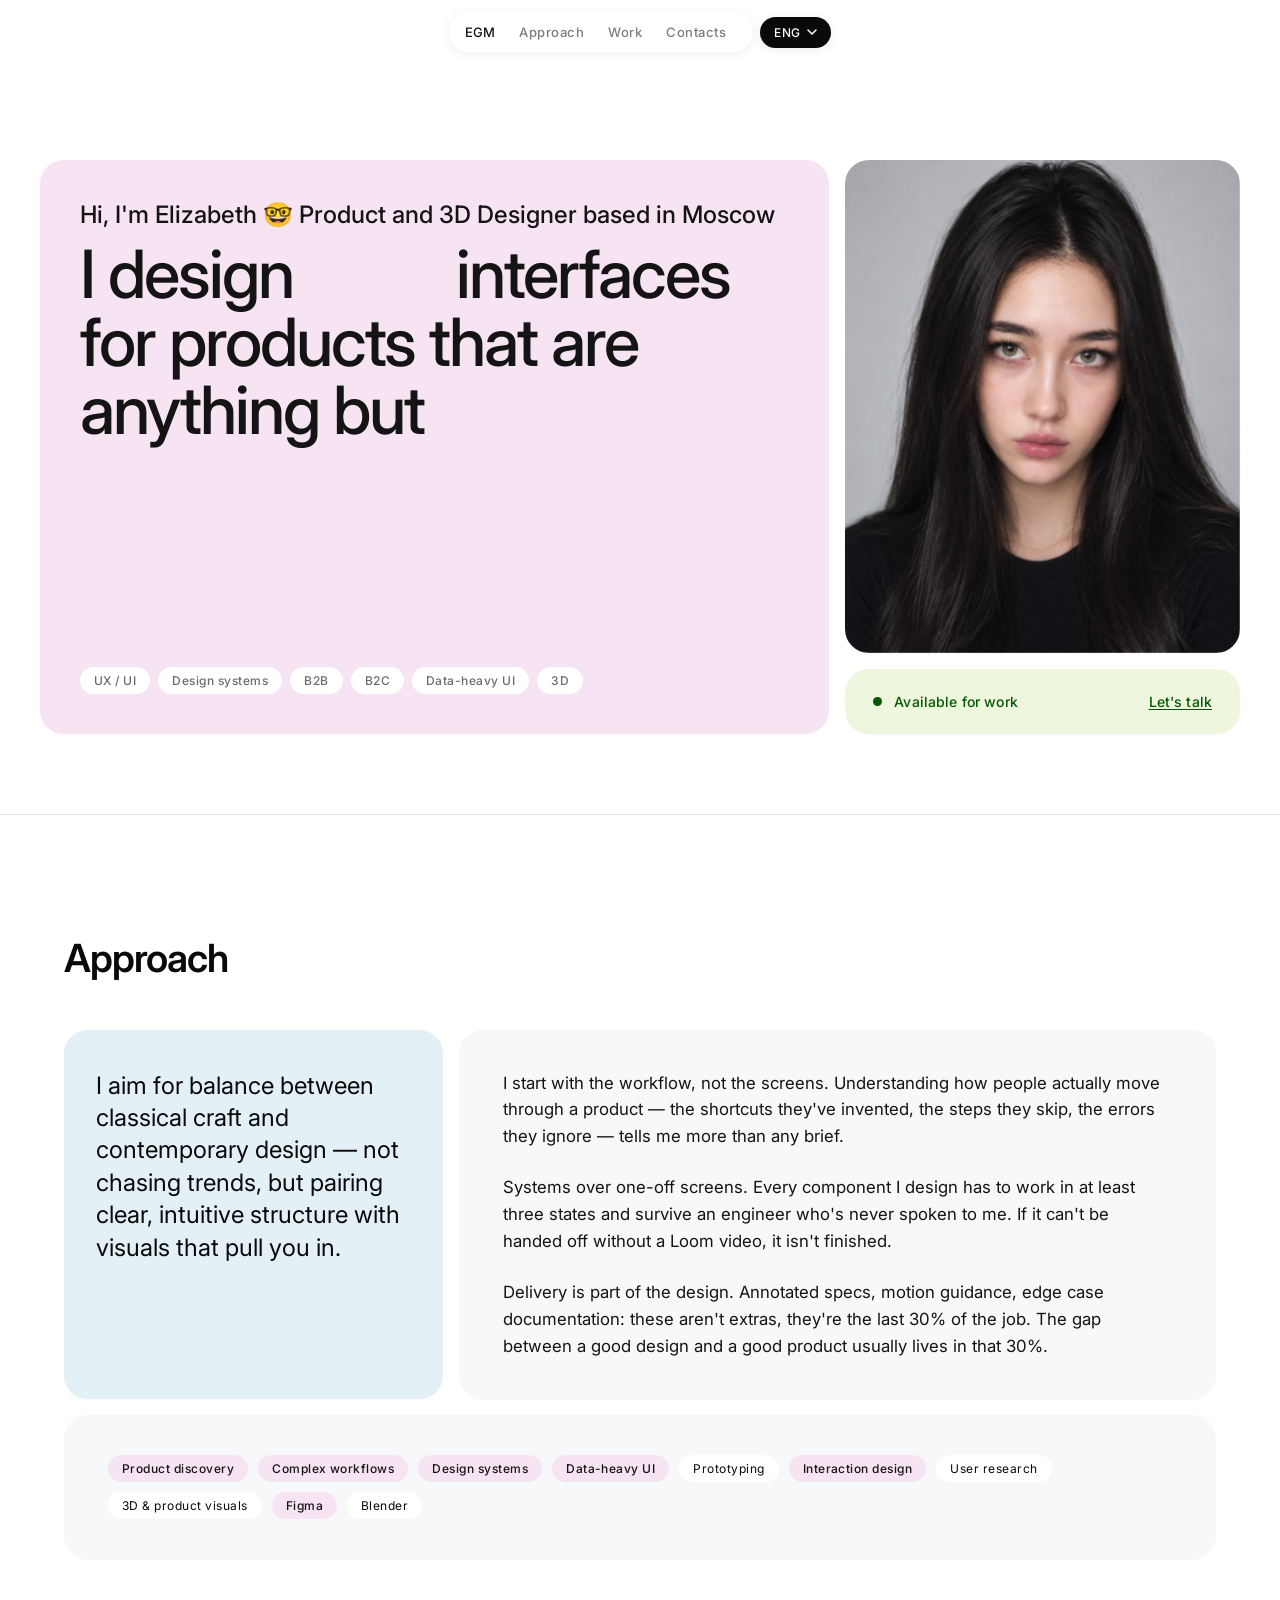
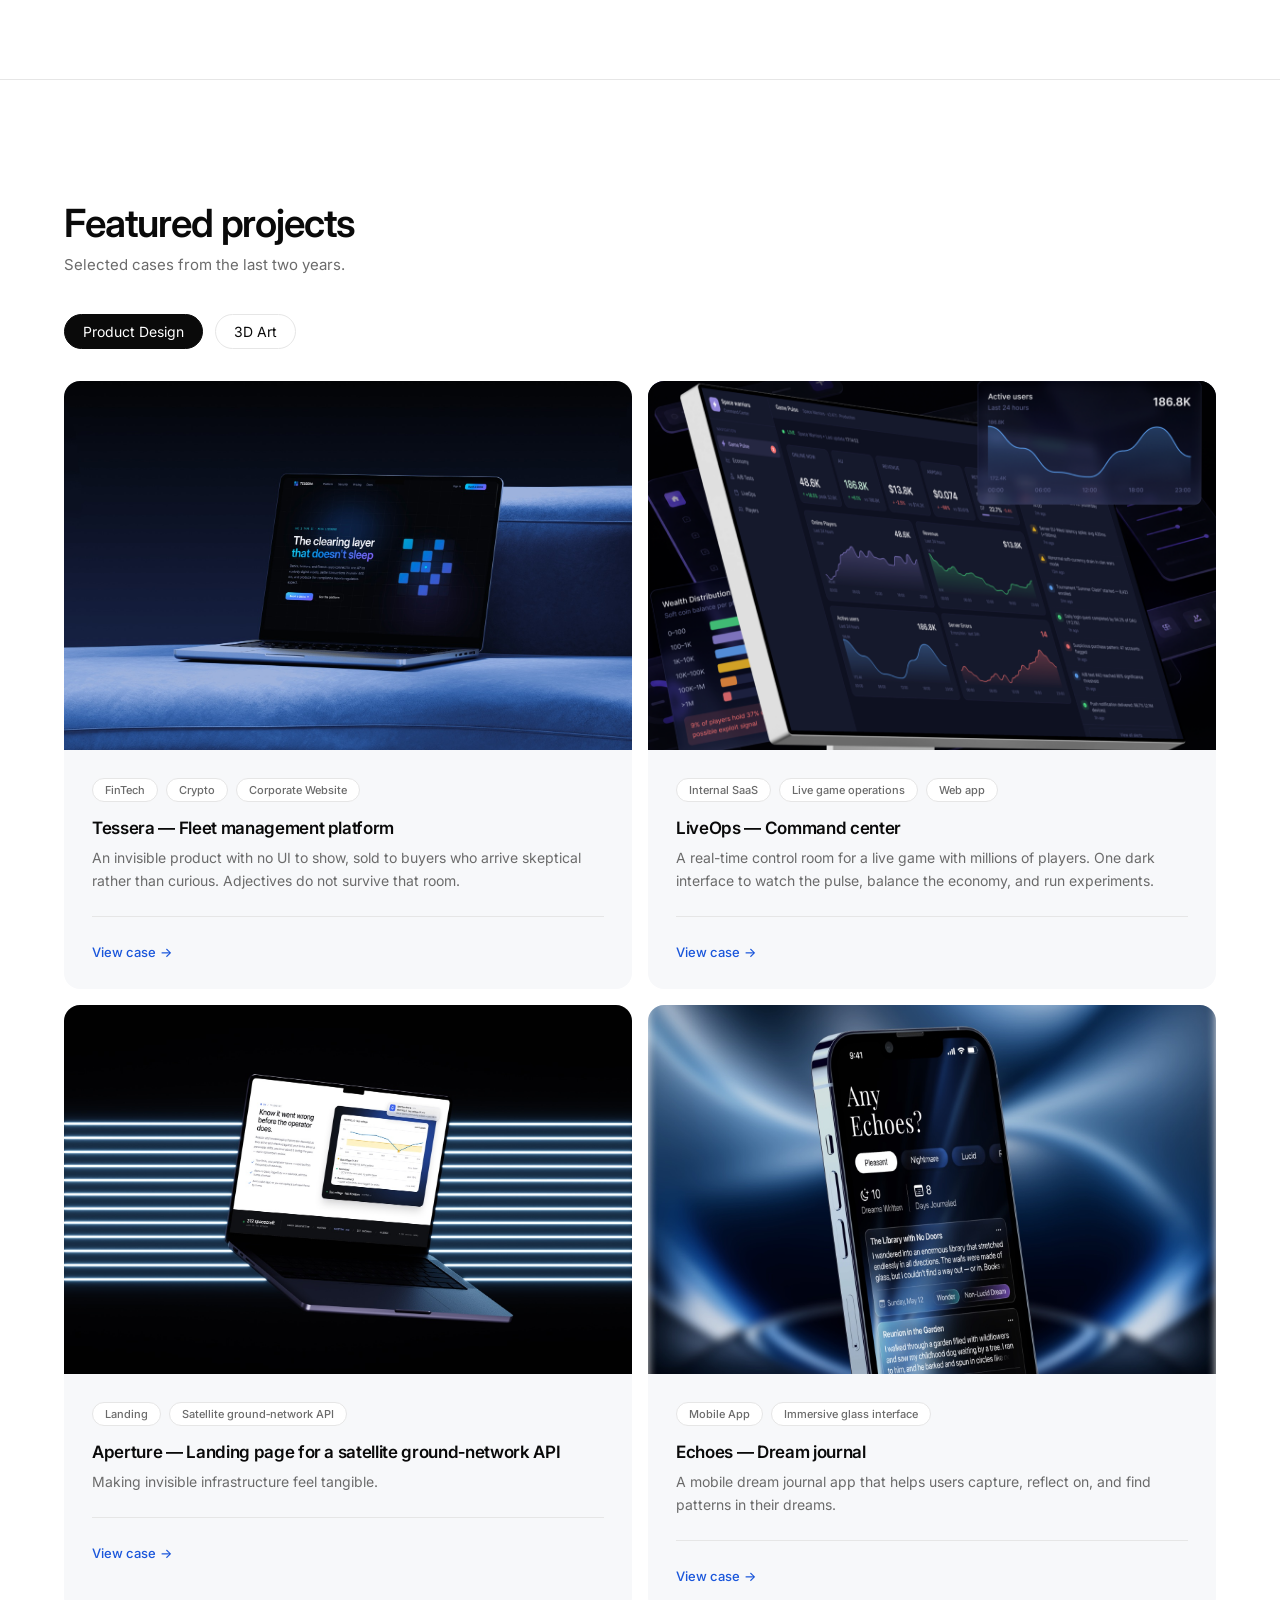
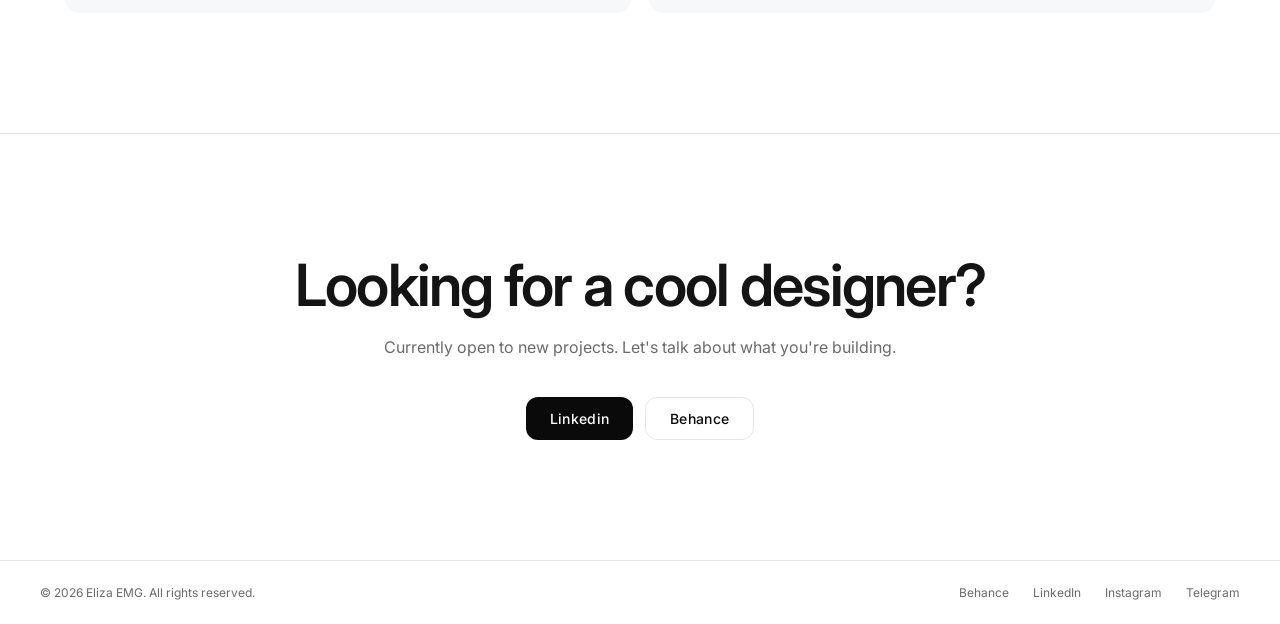
==== commit 37db86d7: "Update LinkedIn URL to linkedin.com/in/elizaemg Co-Authored-By: Claude Sonnet 5 <noreply@anthropic.c" ====
--- a/index.html
+++ b/index.html
@@ -41,14 +41,14 @@
         <div class="hero__card">
           <div class="hero__intro">
             <p class="hero__greeting" data-i18n="hero.greeting">Hi, I'm Elizabeth 🤓 Product and 3D Designer based in Moscow</p>
-            <h1 class="hero__heading" data-i18n="hero.heading">I design calm interfaces for products that are anything but</h1>
+            <h1 class="hero__heading"><span data-i18n="hero.heading.prefix">I design </span><span class="hero__rotate-word" data-rotate-word>calm</span><span data-i18n="hero.heading.suffix"> interfaces for products that are anything but</span></h1>
           </div>
           <ul class="hero__tags">
             <li class="pill" data-i18n="hero.tag.uxui">UX / UI</li>
             <li class="pill" data-i18n="hero.tag.designSystems">Design systems</li>
             <li class="pill" data-i18n="hero.tag.b2b">B2B</li>
             <li class="pill" data-i18n="hero.tag.b2c">B2C</li>
-            <li class="pill" data-i18n="hero.tag.dataHeavyUi">Data-heavy UI</li>
+            <li class="pill" data-i18n="hero.tag.dataHeavyUi" data-i18n-hide="ru">Data-heavy UI</li>
             <li class="pill" data-i18n="hero.tag.3d">3D</li>
           </ul>
         </div>
@@ -85,7 +85,7 @@
           <span class="pill pill--accent" data-i18n="approach.skill.productDiscovery">Product discovery</span>
           <span class="pill pill--accent" data-i18n="approach.skill.complexWorkflows">Complex workflows</span>
           <span class="pill pill--accent" data-i18n="approach.skill.designSystems">Design systems</span>
-          <span class="pill pill--accent" data-i18n="approach.skill.dataHeavyUi">Data-heavy UI</span>
+          <span class="pill pill--accent" data-i18n="approach.skill.dataHeavyUi" data-i18n-hide="ru">Data-heavy UI</span>
           <span class="pill pill--outline" data-i18n="approach.skill.prototyping">Prototyping</span>
           <span class="pill pill--accent" data-i18n="approach.skill.interactionDesign">Interaction design</span>
           <span class="pill pill--outline" data-i18n="approach.skill.userResearch">User research</span>
@@ -226,7 +226,7 @@
       <h2 class="contact__heading" data-i18n="contact.heading">Looking for a cool designer?</h2>
       <p class="contact__subhead" data-i18n="contact.subhead">Currently open to new projects. Let's talk about what you're building.</p>
       <div class="contact__actions">
-        <a class="btn btn--dark" href="https://www.linkedin.com/in/elizabeth-gilyarevskaya-1636913b8/" target="_blank" rel="noopener">Linkedin</a>
+        <a class="btn btn--dark" href="https://www.linkedin.com/in/elizaemg" target="_blank" rel="noopener">Linkedin</a>
         <a class="btn btn--outline" href="https://www.behance.net/elizaemg" target="_blank" rel="noopener">Behance</a>
       </div>
     </section>
@@ -237,7 +237,7 @@
       <p class="site-footer__copy" data-i18n="footer.copyright">© 2026 Eliza EMG. All rights reserved.</p>
       <div class="site-footer__links">
         <a href="https://www.behance.net/elizaemg" target="_blank" rel="noopener">Behance</a>
-        <a href="https://www.linkedin.com/in/elizabeth-gilyarevskaya-1636913b8/" target="_blank" rel="noopener">LinkedIn</a>
+        <a href="https://www.linkedin.com/in/elizaemg" target="_blank" rel="noopener">LinkedIn</a>
         <a href="https://www.instagram.com/eliza.emg/" target="_blank" rel="noopener">Instagram</a>
         <a href="https://t.me/elizabethemg" target="_blank" rel="noopener">Telegram</a>
       </div>
--- a/css/style.css
+++ b/css/style.css
@@ -61,6 +61,10 @@
   max-width: 100%;
 }
 
+[hidden] {
+  display: none !important;
+}
+
 a {
   color: inherit;
   text-decoration: none;
@@ -262,6 +266,7 @@
 .pill {
   display: inline-flex;
   align-items: center;
+  flex-shrink: 0;
   padding: 6px 14px;
   border-radius: var(--radius-pill);
   background: var(--color-white);
@@ -269,6 +274,7 @@
   font-weight: 500;
   letter-spacing: 0.04em;
   color: var(--color-text-secondary);
+  white-space: nowrap;
   transition: transform 0.18s ease, background-color 0.18s ease, box-shadow 0.18s ease, color 0.18s ease;
 }
 
--- a/css/home.css
+++ b/css/home.css
@@ -47,6 +47,23 @@
   letter-spacing: -0.03em;
   line-height: 1.02;
   color: var(--color-text-strong);
+}
+
+.hero__rotate-word {
+  display: inline-block;
+  transition: opacity 0.28s ease, transform 0.28s ease, filter 0.28s ease;
+}
+
+.hero__rotate-word.is-swapping {
+  opacity: 0;
+  transform: translateY(0.18em);
+  filter: blur(4px);
+}
+
+@media (prefers-reduced-motion: reduce) {
+  .hero__rotate-word {
+    transition: none;
+  }
 }
 
 .hero__tags {
@@ -339,6 +356,7 @@
 }
 
 .project-card__tag {
+  flex-shrink: 0;
   padding: 4px 12px;
   border-radius: var(--radius-pill);
   border: 1px solid var(--color-border);
@@ -346,6 +364,7 @@
   font-size: 11px;
   font-weight: 500;
   color: var(--color-text-secondary);
+  white-space: nowrap;
 }
 
 .project-card__title {
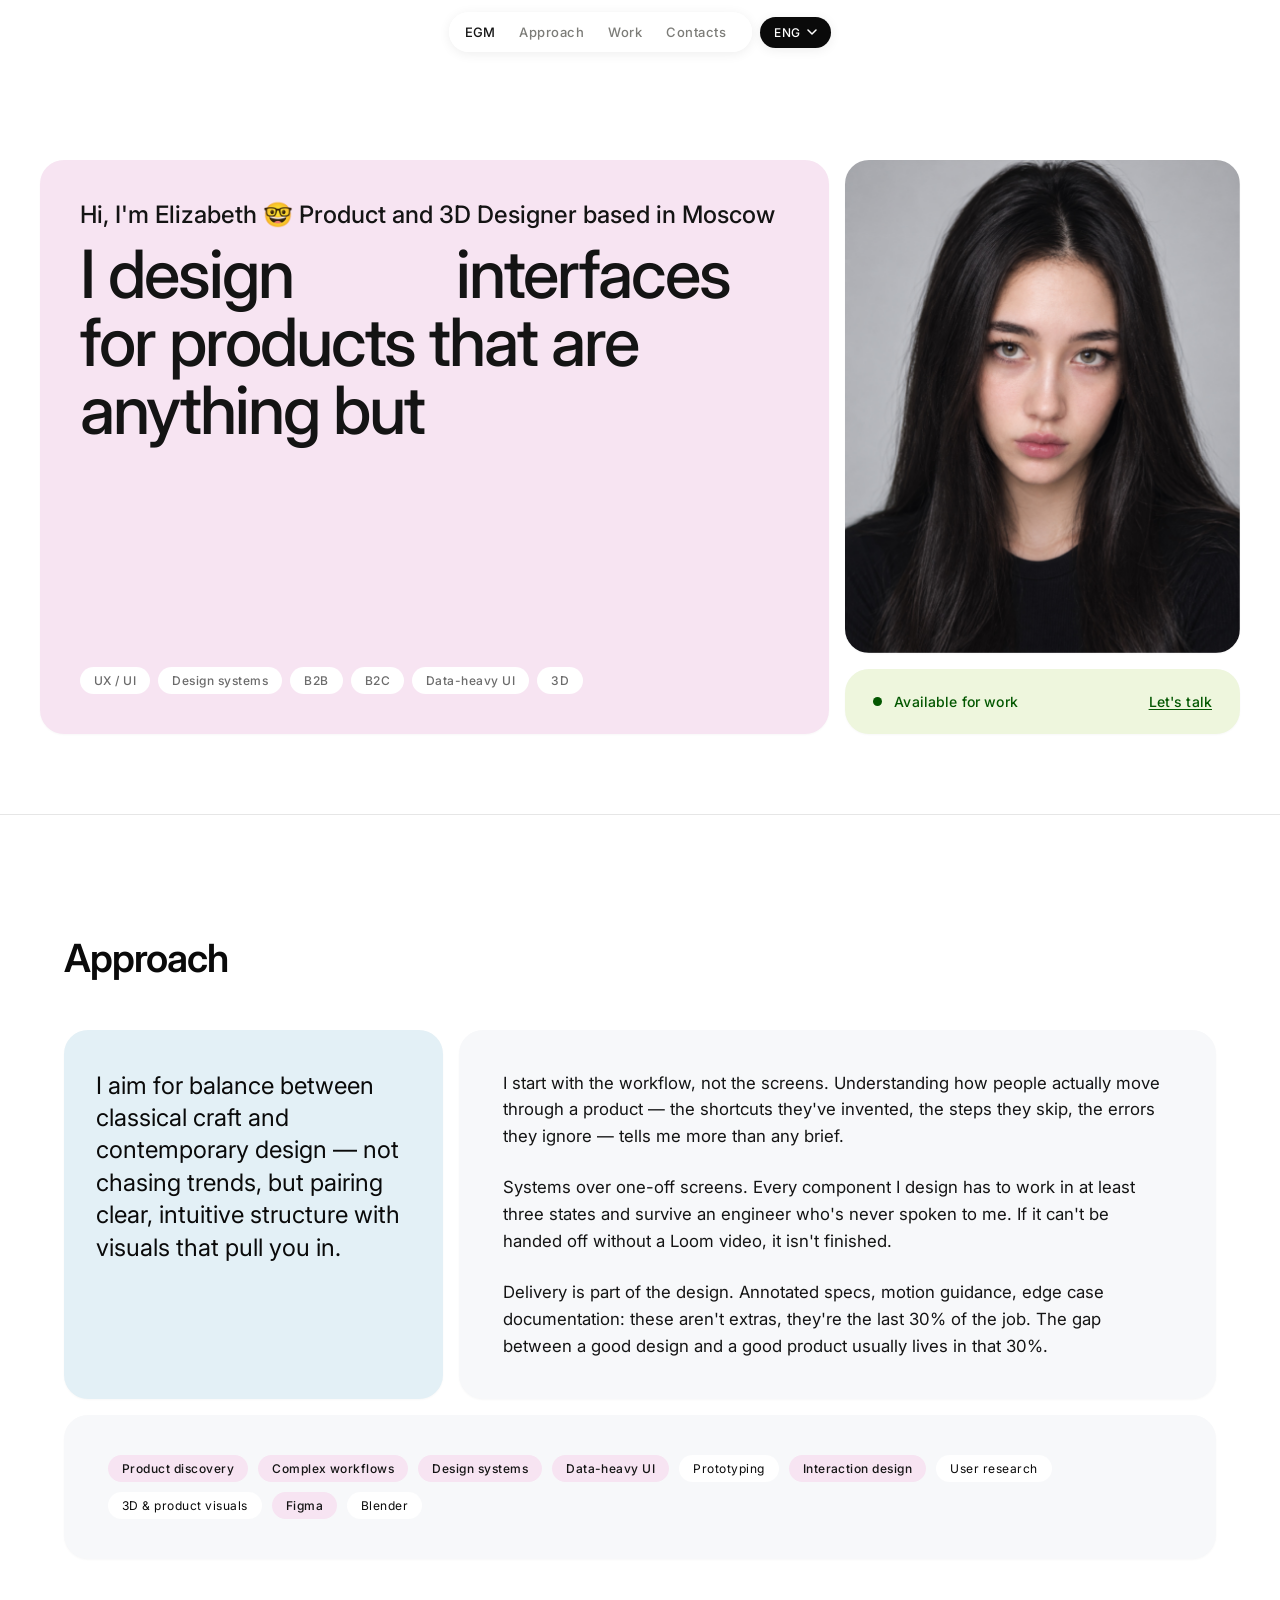
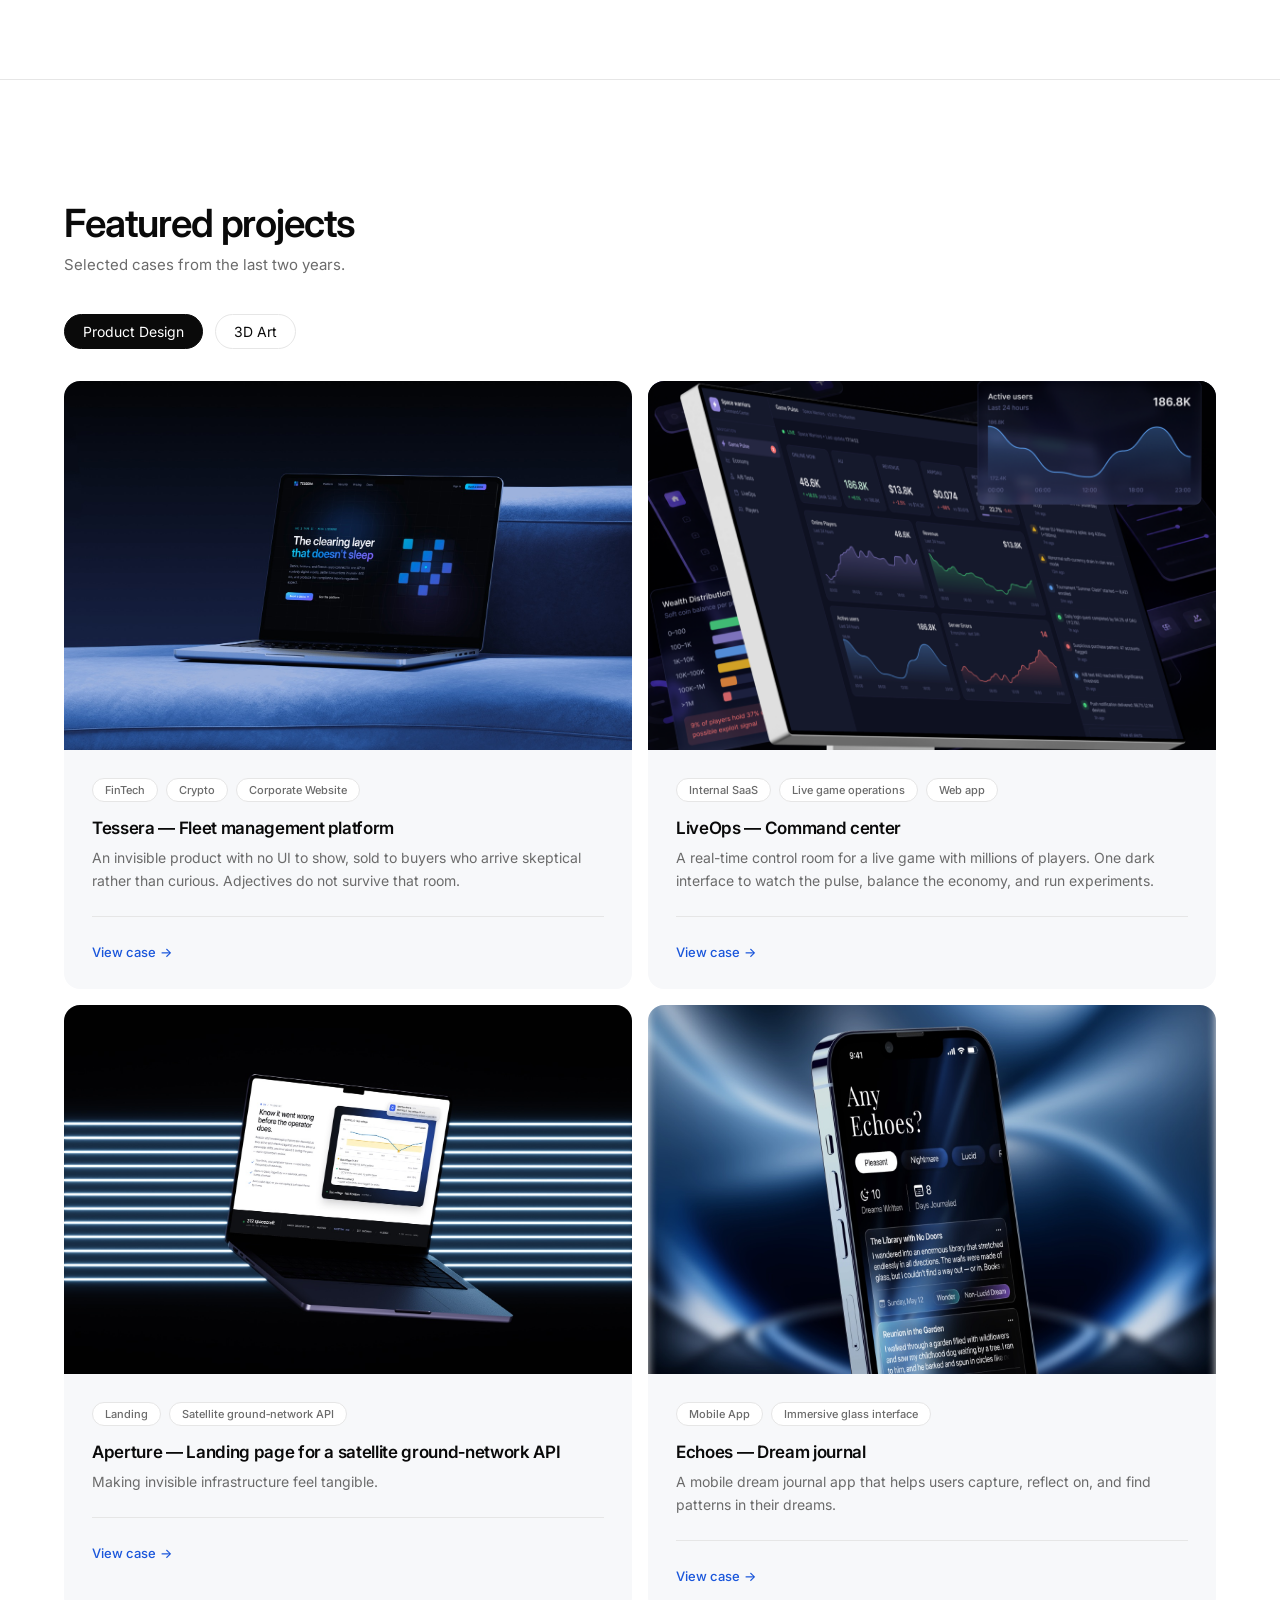
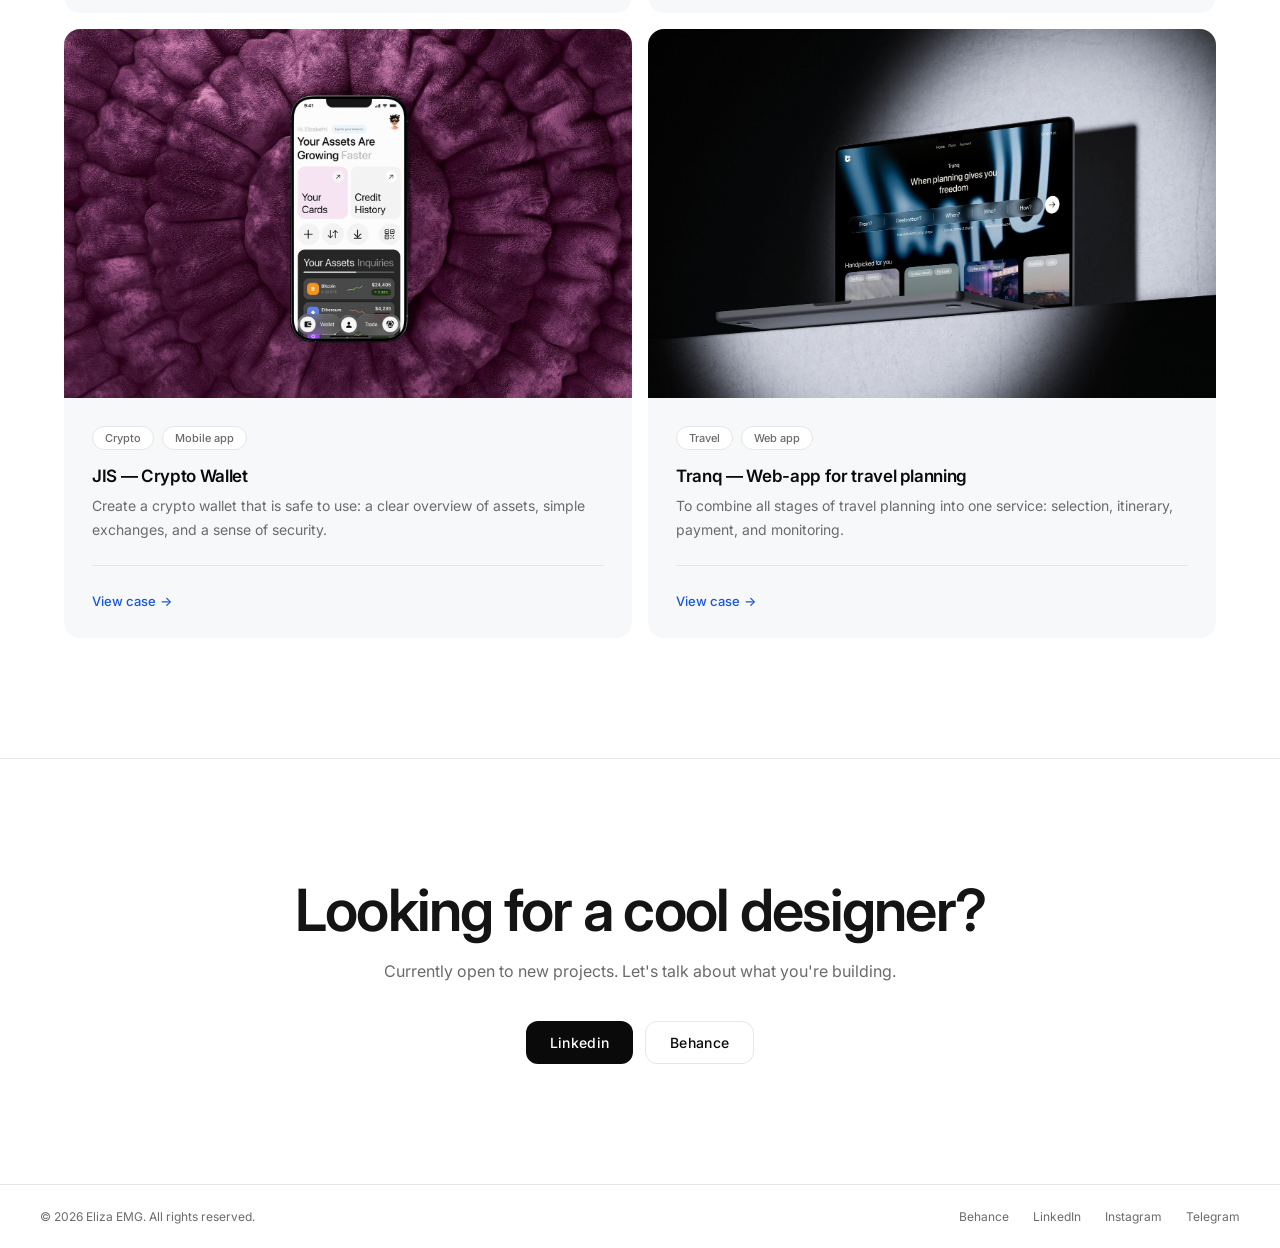
==== commit f17066a3: "Add JIS Crypto Wallet and Tranq case studies Two new projects from Figma, added as full case-study p" ====
--- a/index.html
+++ b/index.html
@@ -181,6 +181,40 @@
               </div>
             </div>
           </a>
+
+          <a class="project-card" href="case-studies/crypto-wallet.html">
+            <div class="project-card__media">
+              <img src="assets/images/project-cryptowallet.jpg" alt="JIS crypto wallet app shown on a phone" loading="lazy" />
+            </div>
+            <div class="project-card__body">
+              <div class="project-card__tags">
+                <span class="project-card__tag" data-i18n="proj.cryptowallet.tag1">Crypto</span>
+                <span class="project-card__tag" data-i18n="proj.cryptowallet.tag2">Mobile app</span>
+              </div>
+              <h3 class="project-card__title" data-i18n="proj.cryptowallet.title">JIS — Crypto Wallet</h3>
+              <p class="project-card__desc" data-i18n="proj.cryptowallet.desc">Create a crypto wallet that is safe to use: a clear overview of assets, simple exchanges, and a sense of security.</p>
+              <div class="project-card__footer">
+                <span class="link-arrow"><span data-i18n="work.viewCase">View case</span> <span class="link-arrow__arrow">→</span></span>
+              </div>
+            </div>
+          </a>
+
+          <a class="project-card" href="case-studies/tranq.html">
+            <div class="project-card__media">
+              <img src="assets/images/project-tranq.jpg" alt="Tranq travel planning web app shown on a laptop" loading="lazy" />
+            </div>
+            <div class="project-card__body">
+              <div class="project-card__tags">
+                <span class="project-card__tag" data-i18n="proj.tranq.tag1">Travel</span>
+                <span class="project-card__tag" data-i18n="proj.tranq.tag2">Web app</span>
+              </div>
+              <h3 class="project-card__title" data-i18n="proj.tranq.title">Tranq — Web-app for travel planning</h3>
+              <p class="project-card__desc" data-i18n="proj.tranq.desc">To combine all stages of travel planning into one service: selection, itinerary, payment, and monitoring.</p>
+              <div class="project-card__footer">
+                <span class="link-arrow"><span data-i18n="work.viewCase">View case</span> <span class="link-arrow__arrow">→</span></span>
+              </div>
+            </div>
+          </a>
         </div>
 
         <div class="projects__grid" data-panel="3d" hidden>
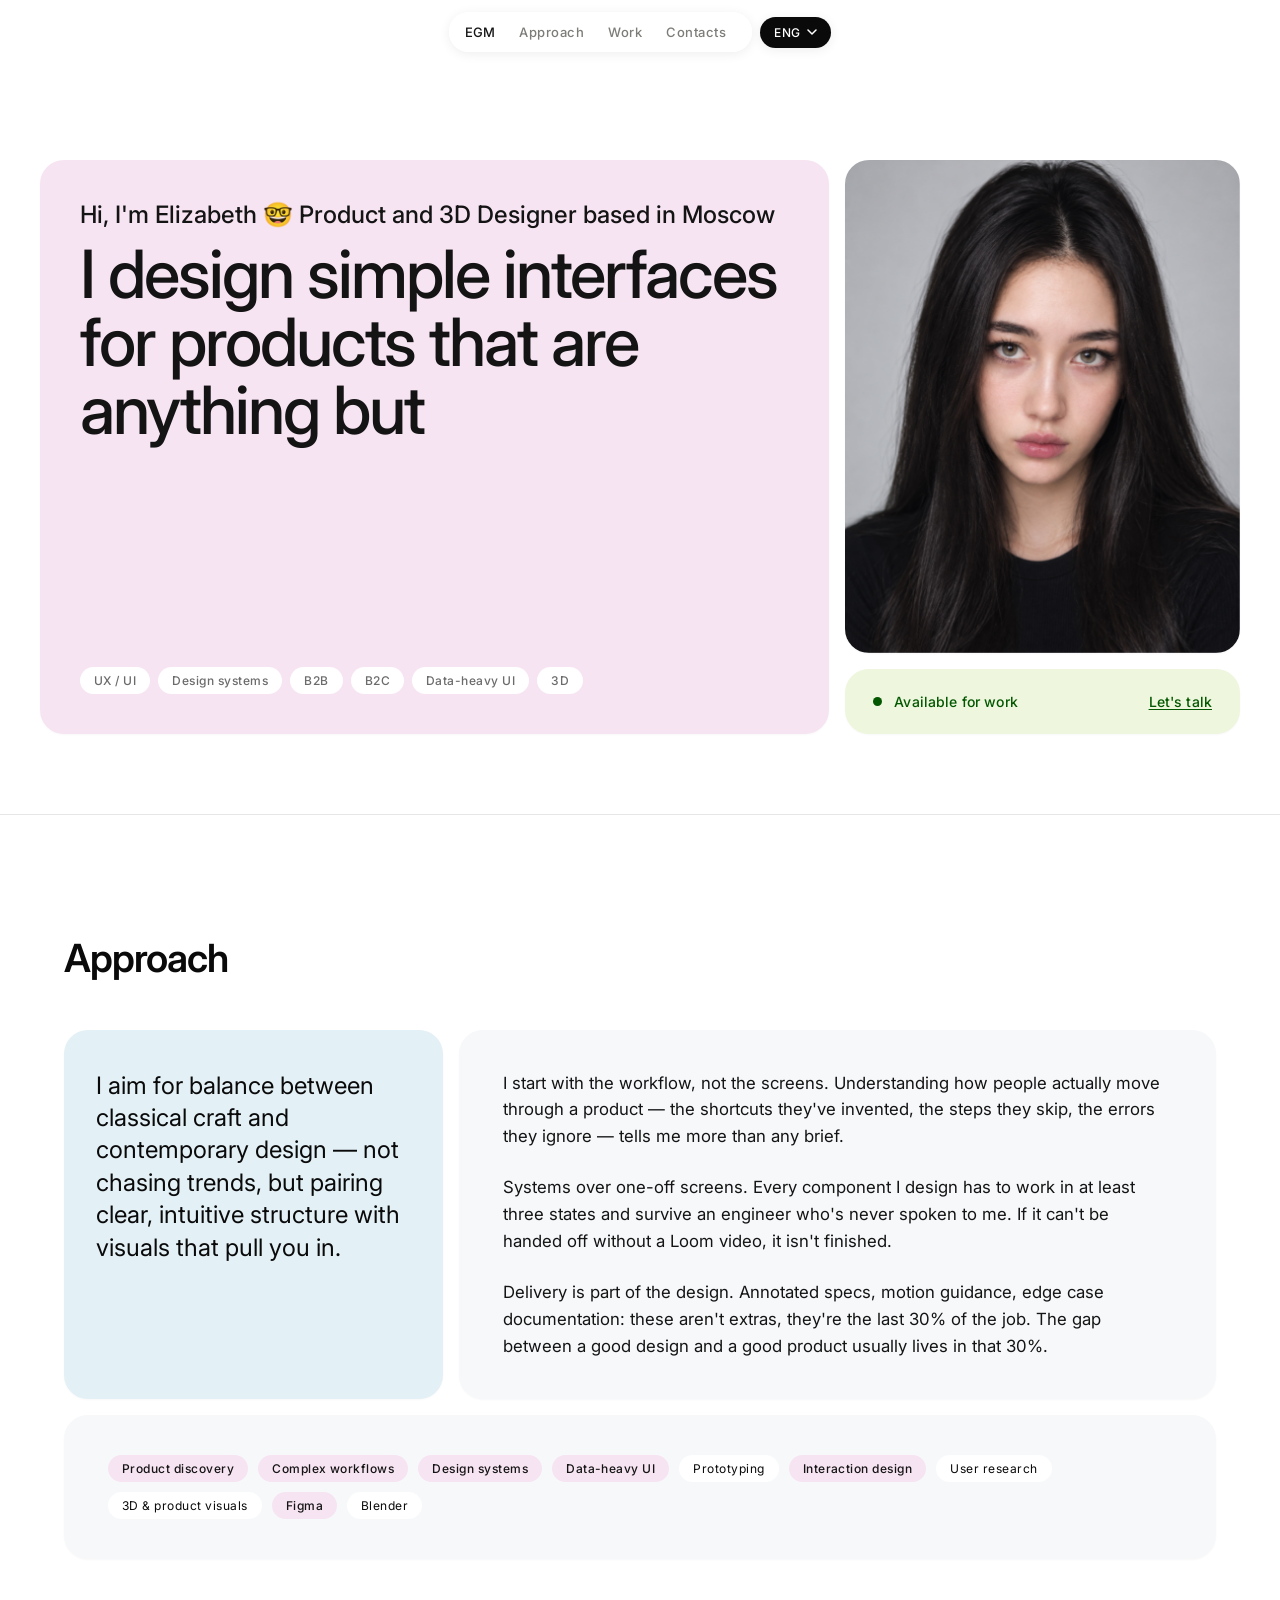
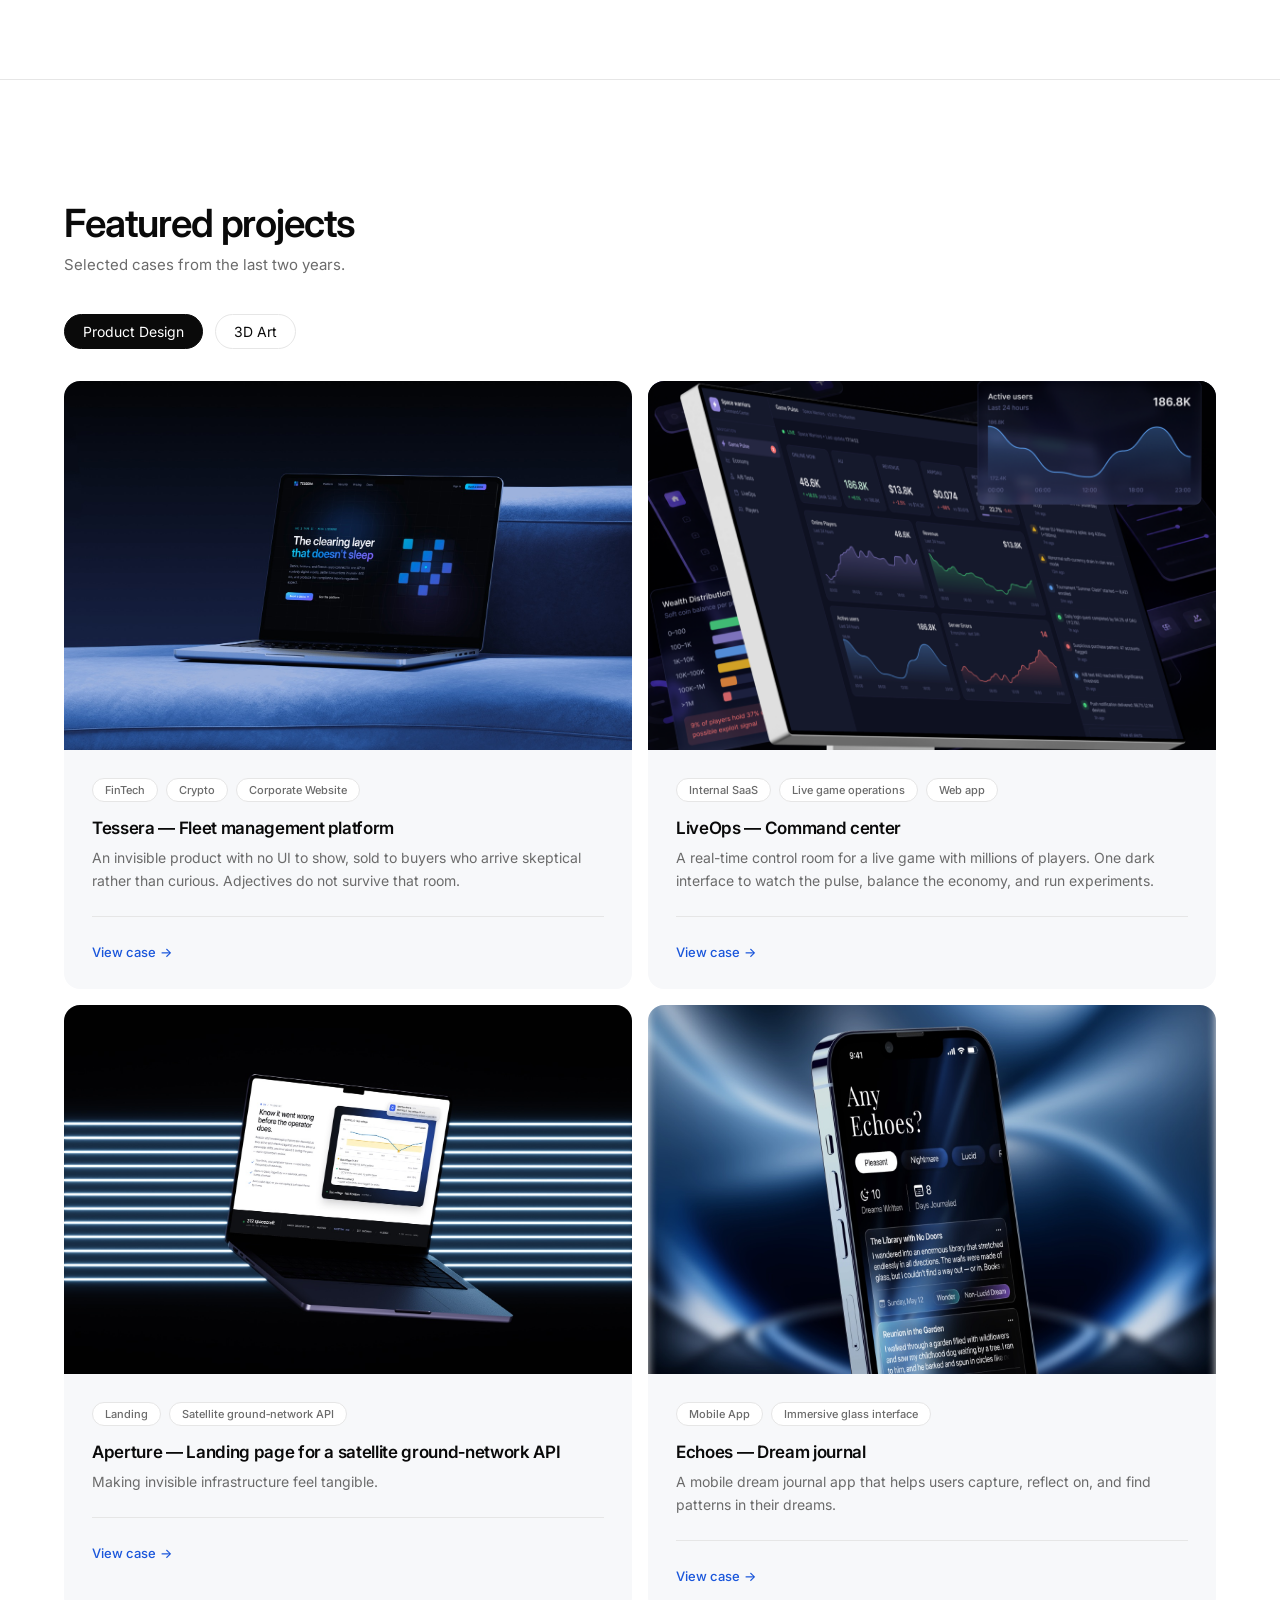
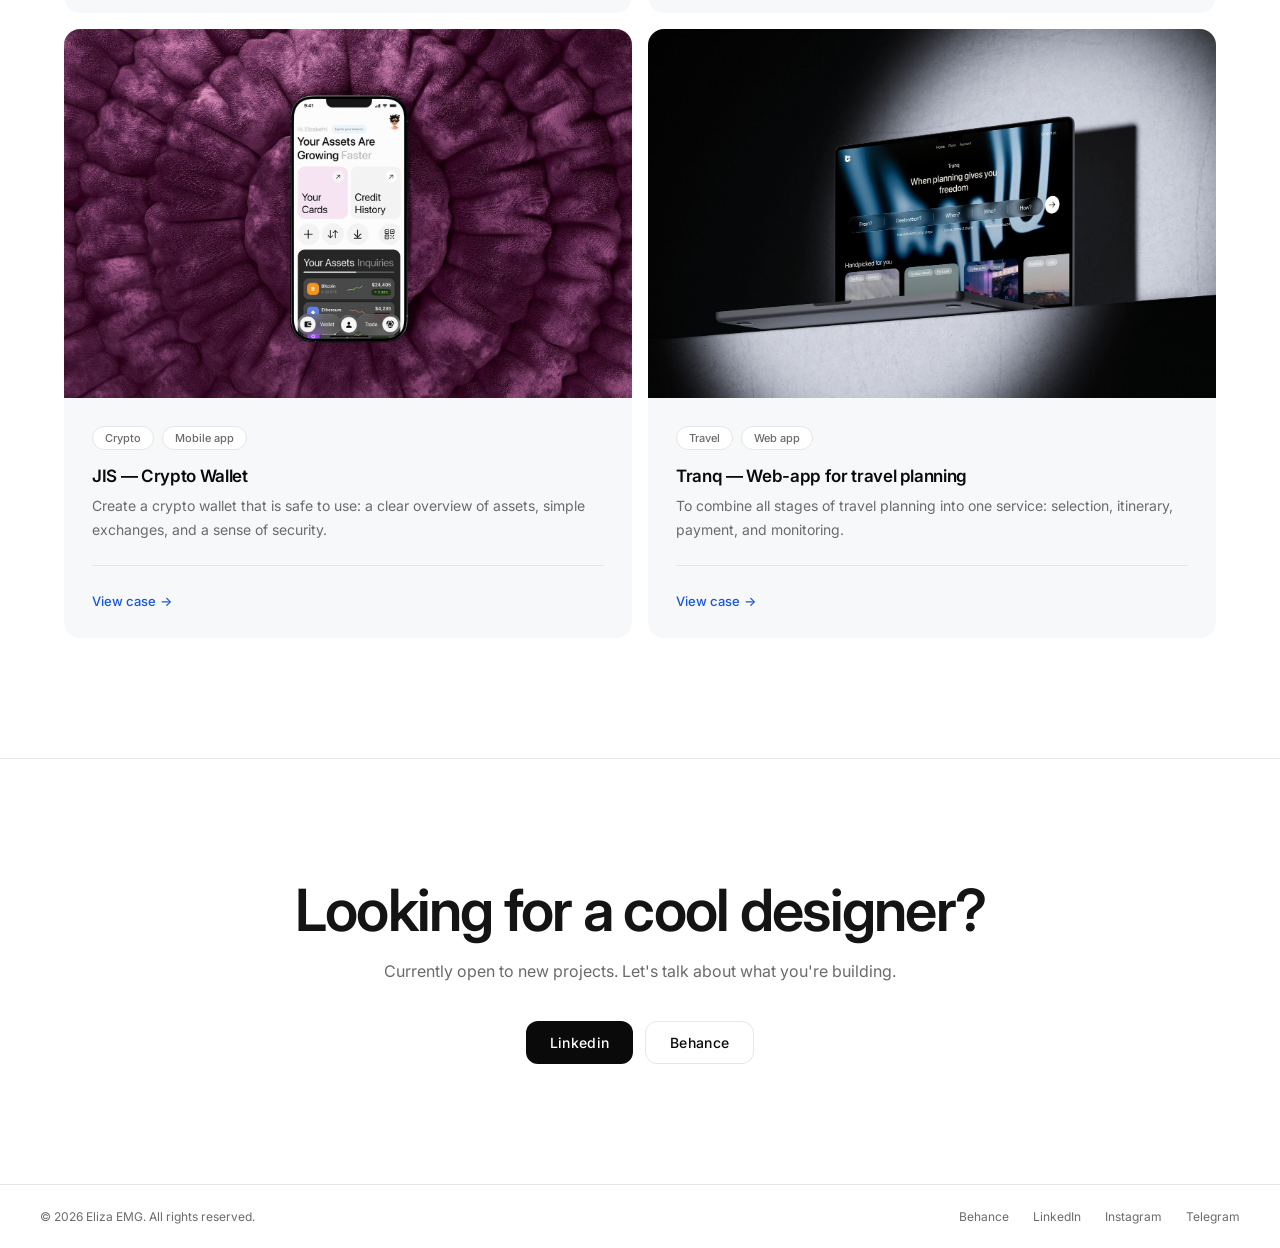
==== commit 03c99ea7: "Point "Let's talk" to LinkedIn in EN, keep Telegram in RU Added a data-i18n-href mechanism to the i1" ====
--- a/index.html
+++ b/index.html
@@ -61,7 +61,7 @@
               <span class="hero__status-dot" aria-hidden="true"></span>
               <span class="hero__status-text" data-i18n="hero.status">Available for work</span>
             </span>
-            <a class="hero__status-link" href="https://t.me/elizabethemg" target="_blank" rel="noopener" data-i18n="hero.statusLink">Let's talk</a>
+            <a class="hero__status-link" href="https://www.linkedin.com/in/elizaemg" target="_blank" rel="noopener" data-i18n="hero.statusLink" data-i18n-href="hero.statusLink.href">Let's talk</a>
           </div>
         </div>
       </div>
